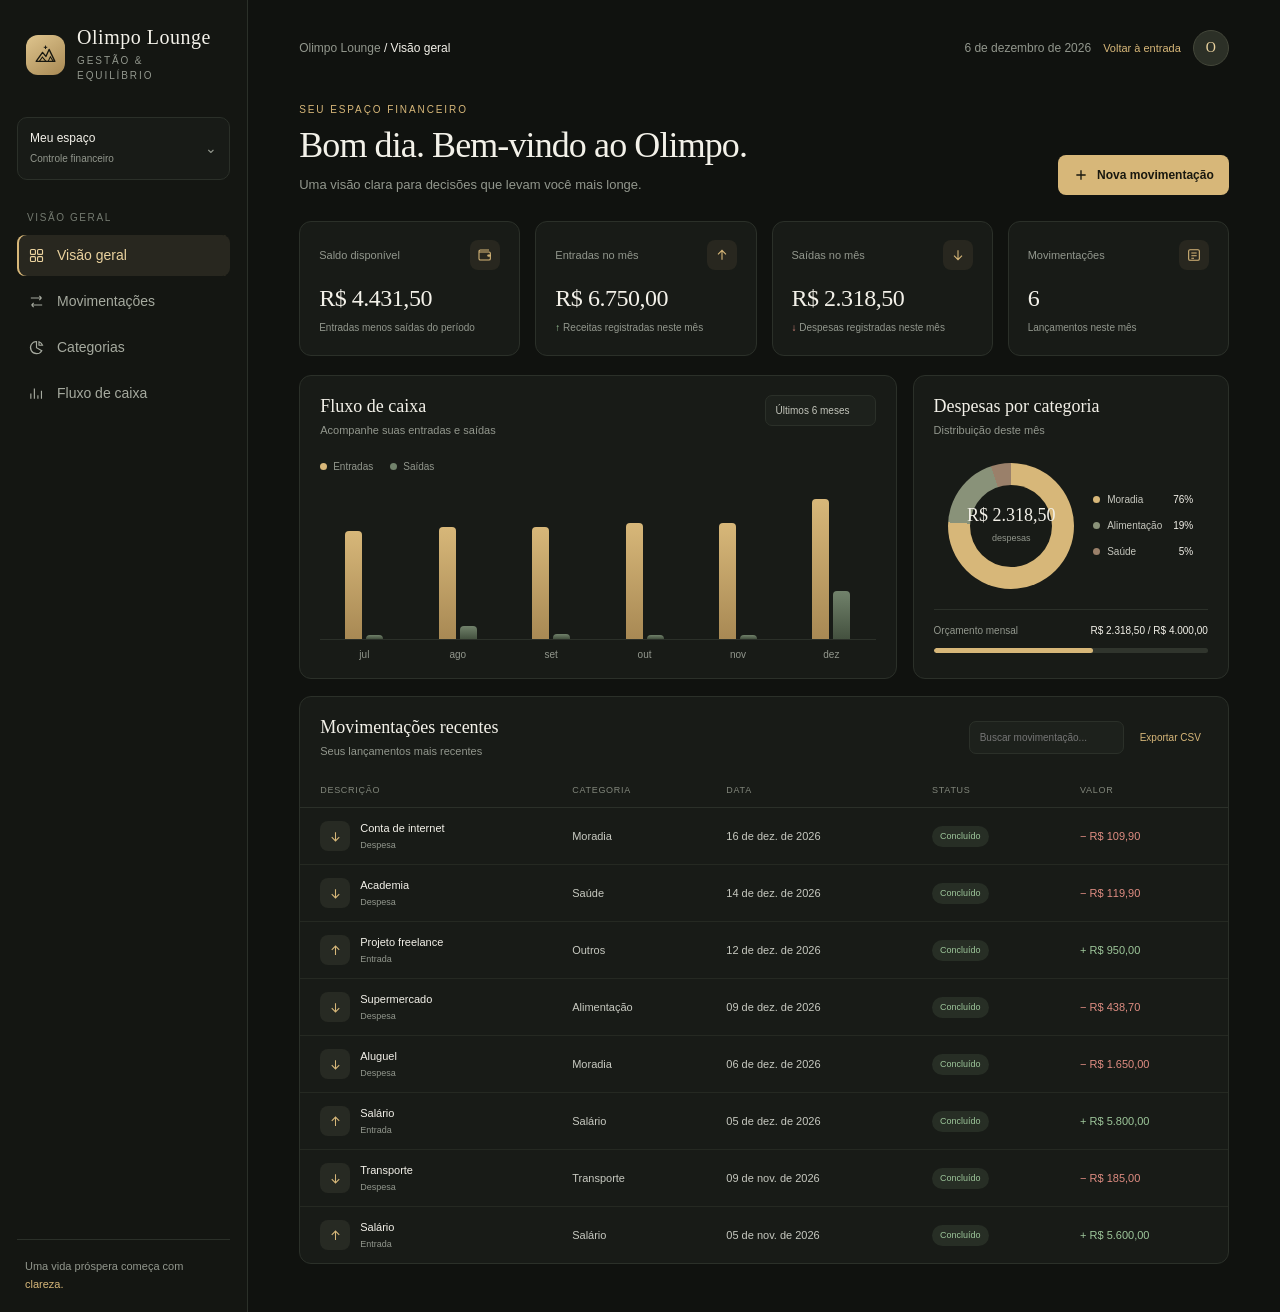
==== dashboard.html @ b4a3a24d "Add branded demo login and publish site Co-authored-by: Copilot <223556219+Copilot@users.noreply.git" ====
<!DOCTYPE html>
<html lang="pt-BR">
<head>
  <meta charset="UTF-8">
  <meta name="viewport" content="width=device-width, initial-scale=1.0">
  <meta name="theme-color" content="#10120f">
  <meta name="description" content="Olimpo Lounge — gestão financeira com clareza e equilíbrio.">
  <title>Olimpo Lounge — Gestão financeira</title>
  <style>
    :root {
      color-scheme: dark;
      --bg: #10120f;
      --panel: #181b17;
      --panel-soft: #1d211c;
      --line: #2b3029;
      --text: #f3f1e9;
      --muted: #92978d;
      --gold: #d7b779;
      --gold-bright: #ead29e;
      --green: #9dc69a;
      --red: #df8d82;
      --serif: Georgia, "Times New Roman", serif;
    }

    * { box-sizing: border-box; }

    body {
      margin: 0;
      background: var(--bg);
      color: var(--text);
      font: 14px/1.5 "Segoe UI", Arial, sans-serif;
      min-height: 100vh;
    }

    button, input, select { font: inherit; }
    button { color: inherit; }
    .app { display: flex; min-height: 100vh; }

    .sidebar {
      background: #141612;
      border-right: 1px solid var(--line);
      display: flex;
      flex: 0 0 248px;
      flex-direction: column;
      padding: 27px 17px 19px;
    }

    .brand { align-items: center; display: flex; gap: 12px; padding: 0 9px; }
    .brand-mark {
      align-items: center;
      background: linear-gradient(145deg, #dfc58e, #a88954);
      border-radius: 12px;
      color: #171710;
      display: flex;
      height: 40px;
      justify-content: center;
      width: 40px;
    }
    .brand-name { font: 20px/1.05 var(--serif); letter-spacing: .025em; }
    .brand-sub { color: var(--muted); font-size: 10px; letter-spacing: .19em; margin-top: 5px; text-transform: uppercase; }
    .workspace {
      align-items: center;
      background: var(--panel);
      border: 1px solid var(--line);
      border-radius: 10px;
      color: var(--muted);
      display: flex;
      justify-content: space-between;
      margin: 34px 0 30px;
      padding: 11px 12px;
    }
    .workspace strong { color: var(--text); display: block; font-size: 12px; font-weight: 500; }
    .workspace small { font-size: 10px; }
    .nav-label { color: #747a70; font-size: 10px; letter-spacing: .16em; margin: 0 10px 10px; text-transform: uppercase; }
    .nav { display: grid; gap: 5px; }
    .nav a {
      align-items: center;
      border-radius: 8px;
      color: #a6aa9f;
      display: flex;
      gap: 12px;
      padding: 10px 11px;
      text-decoration: none;
      transition: background .2s, color .2s;
    }
    .nav a:hover, .nav a.active { background: #28271f; color: var(--gold-bright); }
    .nav a.active { box-shadow: inset 2px 0 var(--gold); }
    .nav svg { height: 17px; width: 17px; }
    .sidebar-bottom { margin-top: auto; }
    .side-note { border-top: 1px solid var(--line); color: var(--muted); font-size: 11px; line-height: 1.65; padding: 17px 8px 0; }
    .side-note span { color: var(--gold); }

    main { flex: 1; min-width: 0; padding: 30px clamp(22px, 4vw, 58px) 48px; }
    .topbar { align-items: center; display: flex; justify-content: space-between; margin-bottom: 36px; }
    .breadcrumb { color: var(--muted); font-size: 12px; }
    .breadcrumb span { color: var(--text); }
    .top-actions { align-items: center; display: flex; gap: 12px; }
    .today { color: var(--muted); font-size: 12px; }
    .logout { color: var(--gold); font-size: 11px; text-decoration: none; }
    .logout:hover { color: var(--gold-bright); text-decoration: underline; }
    .avatar {
      align-items: center;
      background: #2c3027;
      border: 1px solid #44473a;
      border-radius: 50%;
      color: var(--gold-bright);
      display: flex;
      font: 14px var(--serif);
      height: 36px;
      justify-content: center;
      width: 36px;
    }
    .welcome { align-items: end; display: flex; justify-content: space-between; margin-bottom: 26px; }
    .eyebrow { color: var(--gold); font-size: 10px; letter-spacing: .19em; margin-bottom: 8px; text-transform: uppercase; }
    h1 { font: 400 clamp(27px, 3vw, 36px)/1.15 var(--serif); letter-spacing: -.025em; margin: 0; }
    .welcome p { color: var(--muted); font-size: 13px; margin: 9px 0 0; }
    .primary-btn {
      align-items: center;
      background: var(--gold);
      border: 0;
      border-radius: 8px;
      color: #19180f;
      cursor: pointer;
      display: inline-flex;
      font-size: 12px;
      font-weight: 600;
      gap: 8px;
      padding: 11px 15px;
      transition: background .2s, transform .2s;
    }
    .primary-btn:hover { background: var(--gold-bright); transform: translateY(-1px); }
    .primary-btn svg { height: 16px; width: 16px; }

    .metrics { display: grid; gap: 15px; grid-template-columns: repeat(4, minmax(0, 1fr)); margin-bottom: 19px; }
    .card { background: var(--panel); border: 1px solid var(--line); border-radius: 12px; }
    .metric { min-height: 135px; padding: 18px 19px; }
    .metric-top { align-items: center; color: var(--muted); display: flex; font-size: 11px; justify-content: space-between; }
    .metric-icon { align-items: center; background: #28271f; border-radius: 8px; color: var(--gold); display: flex; height: 30px; justify-content: center; width: 30px; }
    .metric-icon svg { height: 16px; width: 16px; }
    .metric-value { font: 24px/1.2 var(--serif); letter-spacing: -.02em; margin-top: 14px; }
    .metric-foot { color: var(--muted); font-size: 10px; margin-top: 7px; }
    .positive { color: var(--green); }
    .negative { color: var(--red); }

    .overview-grid { display: grid; gap: 16px; grid-template-columns: minmax(0, 1.7fr) minmax(255px, .9fr); margin-bottom: 17px; }
    .section-card { padding: 19px 20px 17px; }
    .section-heading { align-items: start; display: flex; justify-content: space-between; }
    h2 { font: 18px/1.25 var(--serif); margin: 0; }
    .section-caption { color: var(--muted); font-size: 11px; margin-top: 5px; }
    .select {
      appearance: none;
      background: var(--panel-soft);
      border: 1px solid var(--line);
      border-radius: 7px;
      color: #c4c6bc;
      cursor: pointer;
      font-size: 10px;
      padding: 7px 25px 7px 10px;
    }
    .chart-legend { color: var(--muted); display: flex; font-size: 10px; gap: 17px; margin-top: 20px; }
    .legend-item { align-items: center; display: flex; gap: 6px; }
    .legend-dot { border-radius: 50%; height: 7px; width: 7px; }
    .chart { align-items: end; border-bottom: 1px solid var(--line); display: grid; gap: 13px; grid-template-columns: repeat(6, minmax(0, 1fr)); height: 158px; margin-top: 8px; padding: 17px 4px 0; }
    .bar-group { align-items: end; display: flex; gap: 4px; height: 100%; justify-content: center; position: relative; }
    .bar { border-radius: 4px 4px 0 0; min-height: 4px; transition: height .35s ease; width: min(17px, 34%); }
    .bar.income { background: linear-gradient(#d7b779, #a88954); }
    .bar.expense { background: linear-gradient(#71826b, #44513f); }
    .month-label { bottom: -23px; color: var(--muted); font-size: 10px; position: absolute; white-space: nowrap; }
    .chart-wrap { padding-bottom: 21px; }

    .breakdown { align-items: center; display: flex; gap: 19px; justify-content: center; padding: 24px 0 20px; }
    .donut { align-items: center; background: conic-gradient(var(--gold) 0 36%, #899279 36% 61%, #9a806a 61% 78%, #505a4c 78% 91%, #383d35 91% 100%); border-radius: 50%; display: flex; height: 126px; justify-content: center; position: relative; width: 126px; }
    .donut::after { background: var(--panel); border-radius: 50%; content: ""; height: 82px; position: absolute; width: 82px; }
    .donut-label { position: relative; text-align: center; z-index: 1; }
    .donut-label strong { display: block; font: 18px var(--serif); }
    .donut-label span { color: var(--muted); font-size: 9px; }
    .category-list { display: grid; gap: 11px; min-width: 100px; }
    .category-row { align-items: center; color: #c5c6bd; display: grid; font-size: 10px; gap: 7px; grid-template-columns: 7px 1fr auto; }
    .category-row strong { color: var(--text); font-weight: 500; }
    .category-dot { border-radius: 50%; height: 7px; width: 7px; }
    .budget { border-top: 1px solid var(--line); padding-top: 13px; }
    .budget-top { color: var(--muted); display: flex; font-size: 10px; justify-content: space-between; }
    .budget-top strong { color: var(--text); font-weight: 500; }
    .progress { background: #30352d; border-radius: 8px; height: 5px; margin-top: 10px; overflow: hidden; }
    .progress span { background: var(--gold); border-radius: inherit; display: block; height: 100%; transition: width .3s; width: 64%; }

    .transactions { overflow: hidden; }
    .transactions .section-heading { align-items: center; padding: 19px 20px 14px; }
    .table-tools { align-items: center; display: flex; gap: 9px; }
    .search {
      background: var(--panel-soft);
      border: 1px solid var(--line);
      border-radius: 7px;
      color: var(--text);
      font-size: 10px;
      outline: none;
      padding: 8px 10px;
      width: 155px;
    }
    .search:focus, .select:focus, input:focus, select:focus { border-color: #9e8555; outline: 2px solid #9e855533; }
    .text-btn { background: none; border: 0; color: var(--gold); cursor: pointer; font-size: 10px; padding: 7px; }
    .table-scroll { overflow-x: auto; }
    table { border-collapse: collapse; min-width: 570px; text-align: left; width: 100%; }
    th { border-bottom: 1px solid var(--line); color: #81867b; font-size: 9px; font-weight: 500; letter-spacing: .08em; padding: 10px 20px; text-transform: uppercase; }
    td { border-bottom: 1px solid #252922; color: #c7c9c0; font-size: 11px; padding: 12px 20px; }
    tr:last-child td { border-bottom: 0; }
    .transaction-name { align-items: center; color: var(--text); display: flex; gap: 10px; }
    .transaction-icon { align-items: center; background: #272a23; border-radius: 8px; color: var(--gold); display: flex; height: 30px; justify-content: center; width: 30px; }
    .transaction-icon svg { height: 15px; width: 15px; }
    .transaction-name small { color: var(--muted); display: block; font-size: 9px; margin-top: 2px; }
    .amount { font-variant-numeric: tabular-nums; white-space: nowrap; }
    .status { background: #272e25; border-radius: 20px; color: var(--green); display: inline-block; font-size: 9px; padding: 4px 8px; }
    .empty { color: var(--muted); padding: 25px; text-align: center; }
    .toast { background: #242a21; border: 1px solid #454e3d; border-radius: 9px; bottom: 20px; color: var(--text); opacity: 0; padding: 12px 16px; pointer-events: none; position: fixed; right: 20px; transform: translateY(8px); transition: .2s; z-index: 5; }
    .toast.show { opacity: 1; transform: translateY(0); }

    dialog { background: #1a1d18; border: 1px solid #3a3e34; border-radius: 14px; color: var(--text); max-width: 430px; padding: 0; width: calc(100% - 32px); }
    dialog::backdrop { backdrop-filter: blur(3px); background: #080a08bb; }
    .dialog-inner { padding: 23px; }
    .dialog-heading { align-items: start; display: flex; justify-content: space-between; margin-bottom: 20px; }
    .dialog-heading p { color: var(--muted); font-size: 11px; margin: 5px 0 0; }
    .close-btn { background: transparent; border: 1px solid var(--line); border-radius: 7px; color: var(--muted); cursor: pointer; height: 29px; width: 29px; }
    .form-grid { display: grid; gap: 14px; grid-template-columns: 1fr 1fr; }
    .field { display: grid; gap: 6px; }
    .field.full { grid-column: 1/-1; }
    .field label { color: #b6baaf; font-size: 10px; }
    .field input, .field select { background: #11130f; border: 1px solid #353a32; border-radius: 7px; color: var(--text); min-width: 0; padding: 10px; }
    .field input::placeholder { color: #70756c; }
    .form-actions { display: flex; justify-content: flex-end; margin-top: 20px; }

    @media (max-width: 1000px) {
      .sidebar { flex-basis: 210px; }
      .metrics { grid-template-columns: repeat(2, minmax(0, 1fr)); }
      .overview-grid { grid-template-columns: minmax(0, 1.35fr) minmax(235px, 1fr); }
    }
    @media (max-width: 720px) {
      .sidebar { flex-basis: 65px; padding: 21px 9px 14px; }
      .brand { justify-content: center; padding: 0; }
      .brand-copy, .workspace, .nav-label, .nav a span, .side-note { display: none; }
      .nav { margin-top: 34px; }
      .nav a { justify-content: center; padding: 12px 8px; }
      .nav svg { height: 19px; width: 19px; }
      main { padding: 23px 17px 35px; }
      .today { display: none; }
      .overview-grid { grid-template-columns: 1fr; }
      .breakdown { justify-content: flex-start; }
    }
    @media (max-width: 480px) {
      .metrics { gap: 9px; }
      .metric { min-height: 119px; padding: 13px; }
      .metric-value { font-size: 20px; }
      .metric-top { font-size: 10px; }
      .welcome { align-items: start; flex-direction: column; gap: 16px; }
      .welcome .primary-btn { align-self: stretch; justify-content: center; }
      .topbar { margin-bottom: 26px; }
      .chart { gap: 5px; }
      .section-card { padding-left: 14px; padding-right: 14px; }
      .transactions .section-heading { align-items: start; flex-direction: column; gap: 12px; padding-left: 14px; padding-right: 14px; }
      .table-tools { width: 100%; }
      .search { flex: 1; }
    }
  </style>
</head>
<body>
  <div class="app">
    <aside class="sidebar">
      <div class="brand">
        <div class="brand-mark" aria-hidden="true">
          <svg width="25" height="25" viewBox="0 0 32 32" fill="none">
            <path d="M4 23.5 12.2 12l4.3 5.2 4.1-9L28 23.5H4Z" stroke="currentColor" stroke-width="1.7" stroke-linejoin="round"/>
            <path d="M8.2 23.5 12 18l4.6 5.5m2.8 0 2.8-5.8 3.7 5.8" stroke="currentColor" stroke-width="1.3" stroke-linecap="round"/>
            <path d="M16 3.8v3.4m-1.7-1.7h3.4" stroke="currentColor" stroke-width="1.2" stroke-linecap="round"/>
          </svg>
        </div>
        <div class="brand-copy">
          <div class="brand-name">Olimpo Lounge</div>
          <div class="brand-sub">Gestão & equilíbrio</div>
        </div>
      </div>

      <div class="workspace">
        <div><strong>Meu espaço</strong><small>Controle financeiro</small></div>
        <span aria-hidden="true">⌄</span>
      </div>

      <div class="nav-label">Visão geral</div>
      <nav class="nav" aria-label="Navegação principal">
        <a class="active" href="#inicio"><svg viewBox="0 0 24 24" fill="none" stroke="currentColor" stroke-width="1.6"><rect x="3.5" y="3.5" width="7" height="7" rx="1.5"/><rect x="13.5" y="3.5" width="7" height="7" rx="1.5"/><rect x="3.5" y="13.5" width="7" height="7" rx="1.5"/><rect x="13.5" y="13.5" width="7" height="7" rx="1.5"/></svg><span>Visão geral</span></a>
        <a href="#movimentacoes"><svg viewBox="0 0 24 24" fill="none" stroke="currentColor" stroke-width="1.6"><path d="M4 7h15m0 0-3-3m3 3-3 3M20 17H5m0 0 3-3m-3 3 3 3"/></svg><span>Movimentações</span></a>
        <a href="#categorias"><svg viewBox="0 0 24 24" fill="none" stroke="currentColor" stroke-width="1.6"><path d="M12 3.5v8.7l7.5 4.3A8.6 8.6 0 1 1 12 3.5Z"/><path d="M15.5 3.9a8.6 8.6 0 0 1 5 5h-5v-5Z"/></svg><span>Categorias</span></a>
        <a href="#fluxo"><svg viewBox="0 0 24 24" fill="none" stroke="currentColor" stroke-width="1.6"><path d="M4 19.5V12m5 7.5V5m5 14.5v-5m5 5V8"/></svg><span>Fluxo de caixa</span></a>
      </nav>
      <div class="sidebar-bottom">
        <div class="side-note">Uma vida próspera começa com <span>clareza.</span></div>
      </div>
    </aside>

    <main id="inicio">
      <header class="topbar">
        <div class="breadcrumb">Olimpo Lounge <span> / Visão geral</span></div>
        <div class="top-actions">
          <span class="today" id="today"></span>
          <a class="logout" href="index.html">Voltar à entrada</a>
          <div class="avatar" aria-label="Perfil">O</div>
        </div>
      </header>

      <section class="welcome">
        <div>
          <div class="eyebrow">Seu espaço financeiro</div>
          <h1>Bom dia. Bem-vindo ao Olimpo.</h1>
          <p>Uma visão clara para decisões que levam você mais longe.</p>
        </div>
        <button class="primary-btn" id="openDialog" type="button">
          <svg viewBox="0 0 24 24" fill="none" stroke="currentColor" stroke-width="2"><path d="M12 5v14M5 12h14"/></svg>
          Nova movimentação
        </button>
      </section>

      <section class="metrics" aria-label="Resumo financeiro">
        <article class="card metric">
          <div class="metric-top">Saldo disponível <span class="metric-icon"><svg viewBox="0 0 24 24" fill="none" stroke="currentColor" stroke-width="1.6"><path d="M3 7.5h15a2 2 0 0 1 2 2v8a2 2 0 0 1-2 2H5a2 2 0 0 1-2-2v-11a2 2 0 0 1 2-2h13"/><path d="M16 12h4m-4 0a2 2 0 1 0 4 0"/></svg></span></div>
          <div class="metric-value" id="balance">R$ 0,00</div>
          <div class="metric-foot">Entradas menos saídas do período</div>
        </article>
        <article class="card metric">
          <div class="metric-top">Entradas no mês <span class="metric-icon"><svg viewBox="0 0 24 24" fill="none" stroke="currentColor" stroke-width="1.6"><path d="M12 19V5m-6 6 6-6 6 6"/></svg></span></div>
          <div class="metric-value" id="income">R$ 0,00</div>
          <div class="metric-foot"><span class="positive">↑</span> Receitas registradas neste mês</div>
        </article>
        <article class="card metric">
          <div class="metric-top">Saídas no mês <span class="metric-icon"><svg viewBox="0 0 24 24" fill="none" stroke="currentColor" stroke-width="1.6"><path d="M12 5v14m6-6-6 6-6-6"/></svg></span></div>
          <div class="metric-value" id="expenses">R$ 0,00</div>
          <div class="metric-foot"><span class="negative">↓</span> Despesas registradas neste mês</div>
        </article>
        <article class="card metric">
          <div class="metric-top">Movimentações <span class="metric-icon"><svg viewBox="0 0 24 24" fill="none" stroke="currentColor" stroke-width="1.6"><rect x="4" y="4" width="16" height="16" rx="2"/><path d="M8 9h8M8 13h8m-8 4h4"/></svg></span></div>
          <div class="metric-value" id="count">0</div>
          <div class="metric-foot">Lançamentos neste mês</div>
        </article>
      </section>

      <section class="overview-grid">
        <article class="card section-card" id="fluxo">
          <div class="section-heading">
            <div><h2>Fluxo de caixa</h2><div class="section-caption">Acompanhe suas entradas e saídas</div></div>
            <select class="select" id="chartPeriod" aria-label="Período do gráfico">
              <option value="6">Últimos 6 meses</option>
              <option value="3">Últimos 3 meses</option>
            </select>
          </div>
          <div class="chart-legend">
            <span class="legend-item"><i class="legend-dot" style="background:var(--gold)"></i>Entradas</span>
            <span class="legend-item"><i class="legend-dot" style="background:#71826b"></i>Saídas</span>
          </div>
          <div class="chart-wrap"><div class="chart" id="chart" aria-label="Gráfico de entradas e saídas dos últimos meses"></div></div>
        </article>

        <article class="card section-card" id="categorias">
          <div class="section-heading">
            <div><h2>Despesas por categoria</h2><div class="section-caption">Distribuição deste mês</div></div>
          </div>
          <div class="breakdown">
            <div class="donut" id="donut" role="img" aria-label="Distribuição das despesas">
              <div class="donut-label"><strong id="categoryTotal">R$ 0</strong><span>despesas</span></div>
            </div>
            <div class="category-list" id="categoryList"></div>
          </div>
          <div class="budget">
            <div class="budget-top"><span>Orçamento mensal</span><strong id="budgetText">—</strong></div>
            <div class="progress"><span id="budgetProgress"></span></div>
          </div>
        </article>
      </section>

      <section class="card transactions" id="movimentacoes">
        <div class="section-heading">
          <div><h2>Movimentações recentes</h2><div class="section-caption">Seus lançamentos mais recentes</div></div>
          <div class="table-tools">
            <input id="search" class="search" type="search" placeholder="Buscar movimentação..." aria-label="Buscar movimentação">
            <button class="text-btn" id="exportCsv" type="button">Exportar CSV</button>
          </div>
        </div>
        <div class="table-scroll">
          <table>
            <thead><tr><th>Descrição</th><th>Categoria</th><th>Data</th><th>Status</th><th>Valor</th></tr></thead>
            <tbody id="transactionRows"></tbody>
          </table>
          <div class="empty" id="emptyState" hidden>Nenhuma movimentação encontrada.</div>
        </div>
      </section>
    </main>
  </div>

  <dialog id="transactionDialog">
    <form class="dialog-inner" id="transactionForm">
      <div class="dialog-heading">
        <div><h2>Nova movimentação</h2><p>Registre uma entrada ou uma despesa.</p></div>
        <button class="close-btn" id="closeDialog" type="button" aria-label="Fechar">×</button>
      </div>
      <div class="form-grid">
        <div class="field full"><label for="description">Descrição</label><input id="description" name="description" placeholder="Ex.: Conta de energia" maxlength="60" required></div>
        <div class="field"><label for="type">Tipo</label><select id="type" name="type"><option value="expense">Despesa</option><option value="income">Entrada</option></select></div>
        <div class="field"><label for="amount">Valor (R$)</label><input id="amount" name="amount" type="number" min="0.01" step="0.01" placeholder="0,00" required></div>
        <div class="field"><label for="category">Categoria</label><select id="category" name="category"></select></div>
        <div class="field"><label for="date">Data</label><input id="date" name="date" type="date" required></div>
      </div>
      <div class="form-actions"><button class="primary-btn" type="submit">Salvar movimentação</button></div>
    </form>
  </dialog>
  <div class="toast" id="toast" role="status" aria-live="polite"></div>

  <script>
    (() => {
      const STORAGE_KEY = "olimpo-lounge-transactions-v1";
      const categories = ["Moradia", "Alimentação", "Transporte", "Lazer", "Saúde", "Salário", "Outros"];
      const colors = ["#d7b779", "#899279", "#9a806a", "#505a4c", "#383d35"];
      const money = new Intl.NumberFormat("pt-BR", { style: "currency", currency: "BRL" });
      const monthFormat = new Intl.DateTimeFormat("pt-BR", { month: "short" });
      const dateFormat = new Intl.DateTimeFormat("pt-BR", { day: "2-digit", month: "short", year: "numeric" });
      const today = new Date();
      const localDate = (date) => {
        const year = date.getFullYear();
        const month = String(date.getMonth() + 1).padStart(2, "0");
        const day = String(date.getDate()).padStart(2, "0");
        return `${year}-${month}-${day}`;
      };
      const makeDate = (offset, day) => {
        const date = new Date(today.getFullYear(), today.getMonth() + offset, 1);
        date.setDate(Math.min(day, new Date(date.getFullYear(), date.getMonth() + 1, 0).getDate()));
        return localDate(date);
      };
      const seedTransactions = () => [
        { id: "demo-1", description: "Salário", category: "Salário", type: "income", amount: 5800, date: makeDate(0, 5) },
        { id: "demo-2", description: "Aluguel", category: "Moradia", type: "expense", amount: 1650, date: makeDate(0, 6) },
        { id: "demo-3", description: "Supermercado", category: "Alimentação", type: "expense", amount: 438.7, date: makeDate(0, 9) },
        { id: "demo-4", description: "Projeto freelance", category: "Outros", type: "income", amount: 950, date: makeDate(0, 12) },
        { id: "demo-5", description: "Academia", category: "Saúde", type: "expense", amount: 119.9, date: makeDate(0, 14) },
        { id: "demo-6", description: "Conta de internet", category: "Moradia", type: "expense", amount: 109.9, date: makeDate(0, 16) },
        { id: "demo-7", description: "Transporte", category: "Transporte", type: "expense", amount: 185, date: makeDate(-1, 9) },
        { id: "demo-8", description: "Salário", category: "Salário", type: "income", amount: 5600, date: makeDate(-1, 5) },
        { id: "demo-9", description: "Cinema e jantar", category: "Lazer", type: "expense", amount: 145, date: makeDate(-2, 13) },
        { id: "demo-10", description: "Salário", category: "Salário", type: "income", amount: 5600, date: makeDate(-2, 5) },
        { id: "demo-11", description: "Consulta", category: "Saúde", type: "expense", amount: 220, date: makeDate(-3, 17) },
        { id: "demo-12", description: "Salário", category: "Salário", type: "income", amount: 5400, date: makeDate(-3, 5) },
        { id: "demo-13", description: "Mercado", category: "Alimentação", type: "expense", amount: 620, date: makeDate(-4, 12) },
        { id: "demo-14", description: "Salário", category: "Salário", type: "income", amount: 5400, date: makeDate(-4, 5) },
        { id: "demo-15", description: "Conta de luz", category: "Moradia", type: "expense", amount: 178, date: makeDate(-5, 15) },
        { id: "demo-16", description: "Salário", category: "Salário", type: "income", amount: 5200, date: makeDate(-5, 5) }
      ];
      const loadTransactions = () => {
        try {
          const stored = localStorage.getItem(STORAGE_KEY);
          if (stored === null) return seedTransactions();
          const parsed = JSON.parse(stored);
          if (!Array.isArray(parsed) || parsed.some((item) =>
            !item || typeof item.description !== "string" ||
            !Number.isFinite(item.amount) || !["income", "expense"].includes(item.type) ||
            typeof item.date !== "string" || typeof item.category !== "string"
          )) throw new Error("Os dados salvos não estão no formato esperado.");
          return parsed;
        } catch (error) {
          console.error("Não foi possível carregar as movimentações salvas.", error);
          showToast("Não foi possível ler os dados salvos. Verifique o armazenamento do navegador.");
          return seedTransactions();
        }
      };

      let transactions = loadTransactions();
      const isThisMonth = (transaction) => {
        const date = new Date(`${transaction.date}T12:00:00`);
        return date.getFullYear() === today.getFullYear() && date.getMonth() === today.getMonth();
      };
      const formatDate = (value) => dateFormat.format(new Date(`${value}T12:00:00`));
      const byNewest = (a, b) => b.date.localeCompare(a.date);

      function showToast(message) {
        const toast = document.getElementById("toast");
        toast.textContent = message;
        toast.classList.add("show");
        window.clearTimeout(showToast.timeout);
        showToast.timeout = window.setTimeout(() => toast.classList.remove("show"), 2800);
      }

      function saveTransactions() {
        try {
          localStorage.setItem(STORAGE_KEY, JSON.stringify(transactions));
        } catch (error) {
          console.error("Não foi possível salvar as movimentações.", error);
          showToast("Não foi possível salvar. Verifique o espaço disponível no navegador.");
        }
      }

      function renderMetrics() {
        const thisMonth = transactions.filter(isThisMonth);
        const income = thisMonth.filter((item) => item.type === "income").reduce((sum, item) => sum + item.amount, 0);
        const expenses = thisMonth.filter((item) => item.type === "expense").reduce((sum, item) => sum + item.amount, 0);
        document.getElementById("balance").textContent = money.format(income - expenses);
        document.getElementById("income").textContent = money.format(income);
        document.getElementById("expenses").textContent = money.format(expenses);
        document.getElementById("count").textContent = thisMonth.length;
      }

      function renderChart() {
        const count = Number(document.getElementById("chartPeriod").value);
        const months = Array.from({ length: count }, (_, index) => {
          const date = new Date(today.getFullYear(), today.getMonth() - (count - index - 1), 1);
          return { year: date.getFullYear(), month: date.getMonth(), label: monthFormat.format(date).replace(".", "") };
        });
        const totals = months.map((month) => {
          const list = transactions.filter((item) => {
            const date = new Date(`${item.date}T12:00:00`);
            return date.getFullYear() === month.year && date.getMonth() === month.month;
          });
          return {
            income: list.filter((item) => item.type === "income").reduce((sum, item) => sum + item.amount, 0),
            expense: list.filter((item) => item.type === "expense").reduce((sum, item) => sum + item.amount, 0)
          };
        });
        const max = Math.max(1, ...totals.flatMap((item) => [item.income, item.expense]));
        document.getElementById("chart").innerHTML = months.map((month, index) => {
          const incomeHeight = Math.max(3, totals[index].income / max * 100);
          const expenseHeight = Math.max(3, totals[index].expense / max * 100);
          return `<div class="bar-group" aria-label="${month.label}: entradas ${money.format(totals[index].income)}, saídas ${money.format(totals[index].expense)}"><i class="bar income" style="height:${incomeHeight}%"></i><i class="bar expense" style="height:${expenseHeight}%"></i><span class="month-label">${month.label}</span></div>`;
        }).join("");
      }

      function renderCategories() {
        const expenses = transactions.filter((item) => item.type === "expense" && isThisMonth(item));
        const totals = categories.map((category) => ({
          category,
          amount: expenses.filter((item) => item.category === category).reduce((sum, item) => sum + item.amount, 0)
        })).filter((item) => item.amount > 0).sort((a, b) => b.amount - a.amount);
        const total = totals.reduce((sum, item) => sum + item.amount, 0);
        document.getElementById("categoryTotal").textContent = money.format(total).replace(",00", "");
        const donut = document.getElementById("donut");
        if (total === 0) {
          donut.style.background = "conic-gradient(#383d35 0 100%)";
        } else {
          let current = 0;
          const segments = totals.slice(0, 5).map((item, index) => {
            const start = current;
            current += item.amount / total * 100;
            return `${colors[index]} ${start}% ${current}%`;
          });
          donut.style.background = `conic-gradient(${segments.join(", ")})`;
        }
        document.getElementById("categoryList").innerHTML = totals.length
          ? totals.slice(0, 5).map((item, index) => `<div class="category-row"><i class="category-dot" style="background:${colors[index]}"></i><span>${item.category}</span><strong>${Math.round(item.amount / total * 100)}%</strong></div>`).join("")
          : '<div class="category-row">Sem despesas</div>';
        const budget = 4000;
        const percent = total / budget * 100;
        document.getElementById("budgetText").textContent = `${money.format(total)} / ${money.format(budget)}`;
        document.getElementById("budgetProgress").style.width = `${Math.min(100, percent)}%`;
        document.getElementById("budgetProgress").style.background = percent > 100 ? "var(--red)" : "var(--gold)";
      }

      function renderTransactions() {
        const query = document.getElementById("search").value.trim().toLocaleLowerCase("pt-BR");
        const matches = [...transactions].sort(byNewest).filter((item) =>
          `${item.description} ${item.category}`.toLocaleLowerCase("pt-BR").includes(query)
        );
        document.getElementById("transactionRows").innerHTML = matches.slice(0, 8).map((item) => {
          const isIncome = item.type === "income";
          return `<tr>
            <td><div class="transaction-name"><span class="transaction-icon">${isIncome ? '<svg viewBox="0 0 24 24" fill="none" stroke="currentColor" stroke-width="1.7"><path d="M12 19V5m-6 6 6-6 6 6"/></svg>' : '<svg viewBox="0 0 24 24" fill="none" stroke="currentColor" stroke-width="1.7"><path d="M12 5v14m6-6-6 6-6-6"/></svg>'}</span><span>${escapeHtml(item.description)}<small>${isIncome ? "Entrada" : "Despesa"}</small></span></div></td>
            <td>${escapeHtml(item.category)}</td>
            <td>${formatDate(item.date)}</td>
            <td><span class="status">Concluído</span></td>
            <td class="amount ${isIncome ? "positive" : "negative"}">${isIncome ? "+" : "−"} ${money.format(item.amount)}</td>
          </tr>`;
        }).join("");
        document.getElementById("emptyState").hidden = matches.length > 0;
      }

      function escapeHtml(value) {
        return value.replace(/[&<>"']/g, (character) => ({
          "&": "&amp;", "<": "&lt;", ">": "&gt;", '"': "&quot;", "'": "&#39;"
        })[character]);
      }

      function render() {
        renderMetrics();
        renderChart();
        renderCategories();
        renderTransactions();
      }

      document.getElementById("today").textContent = new Intl.DateTimeFormat("pt-BR", { day: "numeric", month: "long", year: "numeric" }).format(today);
      const categorySelect = document.getElementById("category");
      categorySelect.innerHTML = categories.map((category) => `<option>${category}</option>`).join("");
      document.getElementById("date").value = localDate(today);
      const dialog = document.getElementById("transactionDialog");
      document.getElementById("openDialog").addEventListener("click", () => dialog.showModal());
      document.getElementById("closeDialog").addEventListener("click", () => dialog.close());
      dialog.addEventListener("click", (event) => {
        if (event.target === dialog) dialog.close();
      });
      document.getElementById("transactionForm").addEventListener("submit", (event) => {
        event.preventDefault();
        const form = new FormData(event.currentTarget);
        const amount = Number(form.get("amount"));
        if (!Number.isFinite(amount) || amount <= 0) {
          showToast("Informe um valor maior que zero.");
          return;
        }
        transactions.push({
          id: window.crypto && crypto.randomUUID ? crypto.randomUUID() : `${Date.now()}-${Math.random()}`,
          description: String(form.get("description")).trim(),
          type: String(form.get("type")),
          category: String(form.get("category")),
          amount,
          date: String(form.get("date"))
        });
        saveTransactions();
        render();
        event.currentTarget.reset();
        document.getElementById("date").value = localDate(today);
        dialog.close();
        showToast("Movimentação salva com sucesso.");
      });
      document.getElementById("search").addEventListener("input", renderTransactions);
      document.getElementById("chartPeriod").addEventListener("change", renderChart);
      document.getElementById("exportCsv").addEventListener("click", () => {
        const rows = [["Descrição", "Tipo", "Categoria", "Data", "Valor"], ...[...transactions].sort(byNewest).map((item) => [
          item.description, item.type === "income" ? "Entrada" : "Despesa", item.category, item.date, item.amount.toFixed(2).replace(".", ",")
        ])];
        const csv = "\uFEFF" + rows.map((row) => row.map((field) => `"${String(field).replace(/"/g, '""')}"`).join(";")).join("\r\n");
        const url = URL.createObjectURL(new Blob([csv], { type: "text/csv;charset=utf-8" }));
        const link = document.createElement("a");
        link.href = url;
        link.download = "olimpo-lounge-movimentacoes.csv";
        link.click();
        URL.revokeObjectURL(url);
      });
      render();
    })();
  </script>
</body>
</html>
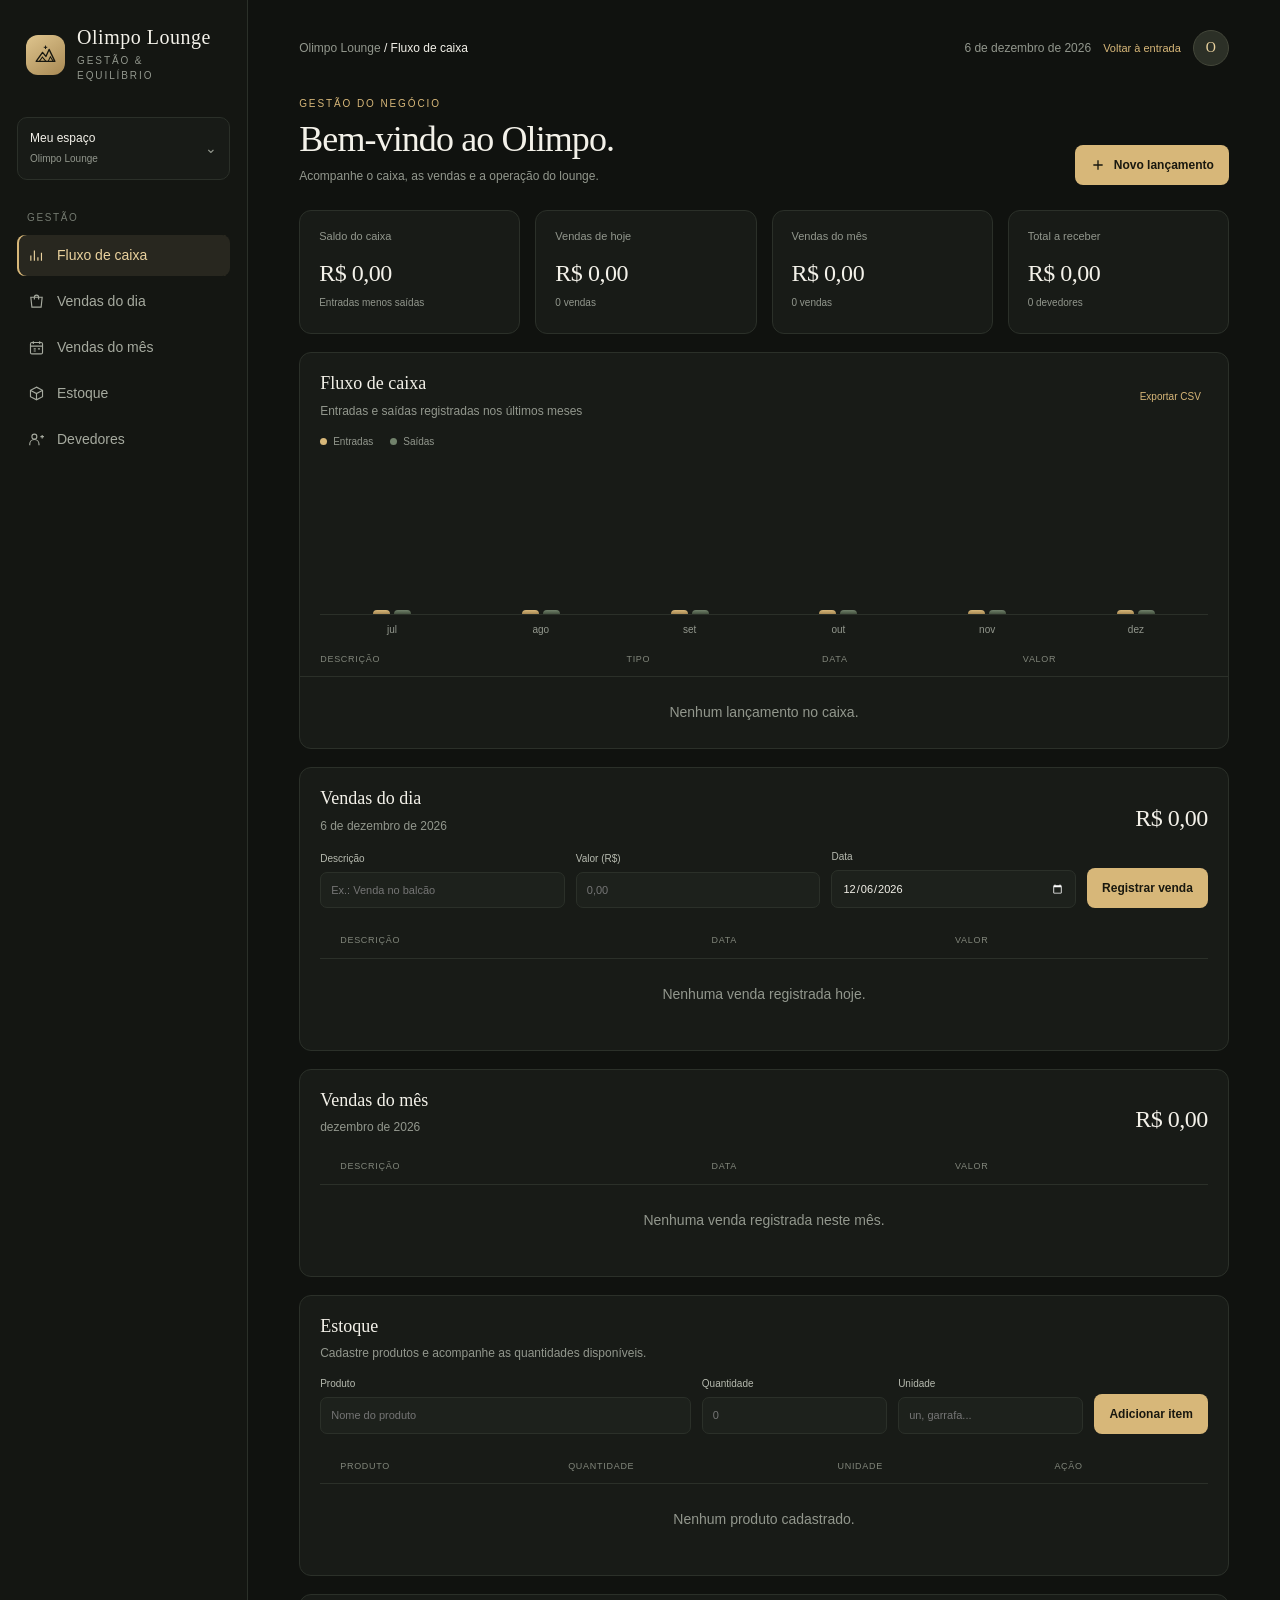
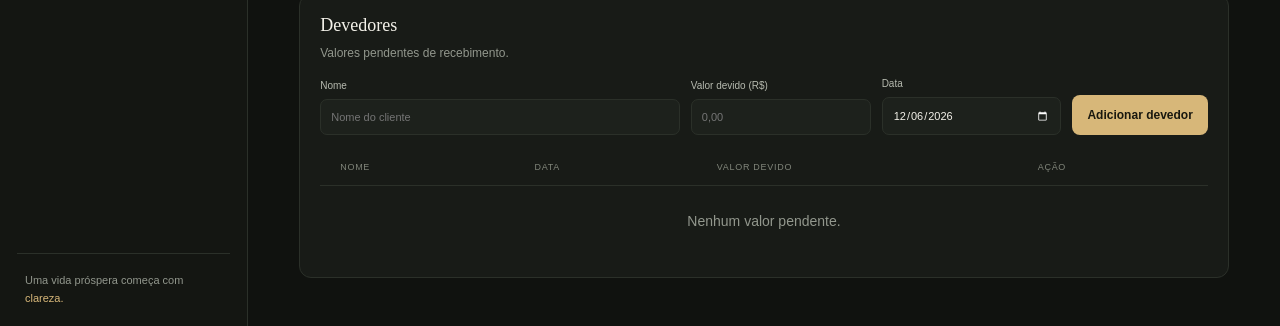
==== commit d9bfd508: "Organiza painel em cinco areas de gestao Co-authored-by: Copilot <223556219+Copilot@users.noreply.gi" ====
--- a/dashboard.html
+++ b/dashboard.html
@@ -4,8 +4,8 @@
   <meta charset="UTF-8">
   <meta name="viewport" content="width=device-width, initial-scale=1.0">
   <meta name="theme-color" content="#10120f">
-  <meta name="description" content="Olimpo Lounge — gestão financeira com clareza e equilíbrio.">
-  <title>Olimpo Lounge — Gestão financeira</title>
+  <meta name="description" content="Olimpo Lounge — fluxo de caixa, vendas, estoque e devedores.">
+  <title>Olimpo Lounge — Gestão</title>
   <style>
     :root {
       color-scheme: dark;
@@ -23,117 +23,52 @@
     }
 
     * { box-sizing: border-box; }
-
-    body {
-      margin: 0;
-      background: var(--bg);
-      color: var(--text);
-      font: 14px/1.5 "Segoe UI", Arial, sans-serif;
-      min-height: 100vh;
-    }
-
+    html { scroll-behavior: smooth; scroll-padding-top: 24px; }
+    body { margin: 0; background: var(--bg); color: var(--text); font: 14px/1.5 "Segoe UI", Arial, sans-serif; min-height: 100vh; }
     button, input, select { font: inherit; }
     button { color: inherit; }
     .app { display: flex; min-height: 100vh; }
-
-    .sidebar {
-      background: #141612;
-      border-right: 1px solid var(--line);
-      display: flex;
-      flex: 0 0 248px;
-      flex-direction: column;
-      padding: 27px 17px 19px;
-    }
-
+    .sidebar { background: #141612; border-right: 1px solid var(--line); display: flex; flex: 0 0 248px; flex-direction: column; padding: 27px 17px 19px; }
     .brand { align-items: center; display: flex; gap: 12px; padding: 0 9px; }
-    .brand-mark {
-      align-items: center;
-      background: linear-gradient(145deg, #dfc58e, #a88954);
-      border-radius: 12px;
-      color: #171710;
-      display: flex;
-      height: 40px;
-      justify-content: center;
-      width: 40px;
-    }
+    .brand-mark { align-items: center; background: linear-gradient(145deg, #dfc58e, #a88954); border-radius: 12px; color: #171710; display: flex; height: 40px; justify-content: center; width: 40px; }
     .brand-name { font: 20px/1.05 var(--serif); letter-spacing: .025em; }
     .brand-sub { color: var(--muted); font-size: 10px; letter-spacing: .19em; margin-top: 5px; text-transform: uppercase; }
-    .workspace {
-      align-items: center;
-      background: var(--panel);
-      border: 1px solid var(--line);
-      border-radius: 10px;
-      color: var(--muted);
-      display: flex;
-      justify-content: space-between;
-      margin: 34px 0 30px;
-      padding: 11px 12px;
-    }
+    .workspace { align-items: center; background: var(--panel); border: 1px solid var(--line); border-radius: 10px; color: var(--muted); display: flex; justify-content: space-between; margin: 34px 0 30px; padding: 11px 12px; }
     .workspace strong { color: var(--text); display: block; font-size: 12px; font-weight: 500; }
     .workspace small { font-size: 10px; }
     .nav-label { color: #747a70; font-size: 10px; letter-spacing: .16em; margin: 0 10px 10px; text-transform: uppercase; }
     .nav { display: grid; gap: 5px; }
-    .nav a {
-      align-items: center;
-      border-radius: 8px;
-      color: #a6aa9f;
-      display: flex;
-      gap: 12px;
-      padding: 10px 11px;
-      text-decoration: none;
-      transition: background .2s, color .2s;
-    }
+    .nav a { align-items: center; border-radius: 8px; color: #a6aa9f; display: flex; gap: 12px; padding: 10px 11px; text-decoration: none; transition: background .2s, color .2s; }
     .nav a:hover, .nav a.active { background: #28271f; color: var(--gold-bright); }
     .nav a.active { box-shadow: inset 2px 0 var(--gold); }
     .nav svg { height: 17px; width: 17px; }
     .sidebar-bottom { margin-top: auto; }
     .side-note { border-top: 1px solid var(--line); color: var(--muted); font-size: 11px; line-height: 1.65; padding: 17px 8px 0; }
     .side-note span { color: var(--gold); }
-
     main { flex: 1; min-width: 0; padding: 30px clamp(22px, 4vw, 58px) 48px; }
-    .topbar { align-items: center; display: flex; justify-content: space-between; margin-bottom: 36px; }
+    .topbar { align-items: center; display: flex; justify-content: space-between; margin-bottom: 30px; }
     .breadcrumb { color: var(--muted); font-size: 12px; }
     .breadcrumb span { color: var(--text); }
     .top-actions { align-items: center; display: flex; gap: 12px; }
     .today { color: var(--muted); font-size: 12px; }
     .logout { color: var(--gold); font-size: 11px; text-decoration: none; }
     .logout:hover { color: var(--gold-bright); text-decoration: underline; }
-    .avatar {
-      align-items: center;
-      background: #2c3027;
-      border: 1px solid #44473a;
-      border-radius: 50%;
-      color: var(--gold-bright);
-      display: flex;
-      font: 14px var(--serif);
-      height: 36px;
-      justify-content: center;
-      width: 36px;
-    }
-    .welcome { align-items: end; display: flex; justify-content: space-between; margin-bottom: 26px; }
+    .avatar { align-items: center; background: #2c3027; border: 1px solid #44473a; border-radius: 50%; color: var(--gold-bright); display: flex; font: 14px var(--serif); height: 36px; justify-content: center; width: 36px; }
+    .welcome { align-items: end; display: flex; justify-content: space-between; margin-bottom: 25px; }
     .eyebrow { color: var(--gold); font-size: 10px; letter-spacing: .19em; margin-bottom: 8px; text-transform: uppercase; }
     h1 { font: 400 clamp(27px, 3vw, 36px)/1.15 var(--serif); letter-spacing: -.025em; margin: 0; }
-    .welcome p { color: var(--muted); font-size: 13px; margin: 9px 0 0; }
-    .primary-btn {
-      align-items: center;
-      background: var(--gold);
-      border: 0;
-      border-radius: 8px;
-      color: #19180f;
-      cursor: pointer;
-      display: inline-flex;
-      font-size: 12px;
-      font-weight: 600;
-      gap: 8px;
-      padding: 11px 15px;
-      transition: background .2s, transform .2s;
-    }
+    h2 { font: 18px/1.25 var(--serif); margin: 0; }
+    .welcome p, .section-caption { color: var(--muted); font-size: 12px; margin: 7px 0 0; }
+    .primary-btn { align-items: center; background: var(--gold); border: 0; border-radius: 8px; color: #19180f; cursor: pointer; display: inline-flex; font-size: 12px; font-weight: 600; gap: 8px; padding: 11px 15px; transition: background .2s, transform .2s; }
     .primary-btn:hover { background: var(--gold-bright); transform: translateY(-1px); }
     .primary-btn svg { height: 16px; width: 16px; }
-
-    .metrics { display: grid; gap: 15px; grid-template-columns: repeat(4, minmax(0, 1fr)); margin-bottom: 19px; }
     .card { background: var(--panel); border: 1px solid var(--line); border-radius: 12px; }
-    .metric { min-height: 135px; padding: 18px 19px; }
+    .section { margin-top: 18px; scroll-margin-top: 24px; }
+    .section-card { overflow: hidden; }
+    .section-heading { align-items: center; display: flex; justify-content: space-between; padding: 19px 20px 14px; }
+    .section-body { padding: 0 20px 20px; }
+    .metrics { display: grid; gap: 15px; grid-template-columns: repeat(4, minmax(0, 1fr)); margin-bottom: 18px; }
+    .metric { min-height: 124px; padding: 17px 19px; }
     .metric-top { align-items: center; color: var(--muted); display: flex; font-size: 11px; justify-content: space-between; }
     .metric-icon { align-items: center; background: #28271f; border-radius: 8px; color: var(--gold); display: flex; height: 30px; justify-content: center; width: 30px; }
     .metric-icon svg { height: 16px; width: 16px; }
@@ -141,79 +76,39 @@
     .metric-foot { color: var(--muted); font-size: 10px; margin-top: 7px; }
     .positive { color: var(--green); }
     .negative { color: var(--red); }
-
-    .overview-grid { display: grid; gap: 16px; grid-template-columns: minmax(0, 1.7fr) minmax(255px, .9fr); margin-bottom: 17px; }
-    .section-card { padding: 19px 20px 17px; }
-    .section-heading { align-items: start; display: flex; justify-content: space-between; }
-    h2 { font: 18px/1.25 var(--serif); margin: 0; }
-    .section-caption { color: var(--muted); font-size: 11px; margin-top: 5px; }
-    .select {
-      appearance: none;
-      background: var(--panel-soft);
-      border: 1px solid var(--line);
-      border-radius: 7px;
-      color: #c4c6bc;
-      cursor: pointer;
-      font-size: 10px;
-      padding: 7px 25px 7px 10px;
-    }
-    .chart-legend { color: var(--muted); display: flex; font-size: 10px; gap: 17px; margin-top: 20px; }
+    .chart-legend { color: var(--muted); display: flex; font-size: 10px; gap: 17px; padding: 0 20px; }
     .legend-item { align-items: center; display: flex; gap: 6px; }
     .legend-dot { border-radius: 50%; height: 7px; width: 7px; }
-    .chart { align-items: end; border-bottom: 1px solid var(--line); display: grid; gap: 13px; grid-template-columns: repeat(6, minmax(0, 1fr)); height: 158px; margin-top: 8px; padding: 17px 4px 0; }
+    .chart { align-items: end; border-bottom: 1px solid var(--line); display: grid; gap: 13px; grid-template-columns: repeat(6, minmax(0, 1fr)); height: 158px; margin: 8px 20px 28px; padding: 17px 4px 0; }
     .bar-group { align-items: end; display: flex; gap: 4px; height: 100%; justify-content: center; position: relative; }
     .bar { border-radius: 4px 4px 0 0; min-height: 4px; transition: height .35s ease; width: min(17px, 34%); }
     .bar.income { background: linear-gradient(#d7b779, #a88954); }
     .bar.expense { background: linear-gradient(#71826b, #44513f); }
     .month-label { bottom: -23px; color: var(--muted); font-size: 10px; position: absolute; white-space: nowrap; }
-    .chart-wrap { padding-bottom: 21px; }
-
-    .breakdown { align-items: center; display: flex; gap: 19px; justify-content: center; padding: 24px 0 20px; }
-    .donut { align-items: center; background: conic-gradient(var(--gold) 0 36%, #899279 36% 61%, #9a806a 61% 78%, #505a4c 78% 91%, #383d35 91% 100%); border-radius: 50%; display: flex; height: 126px; justify-content: center; position: relative; width: 126px; }
-    .donut::after { background: var(--panel); border-radius: 50%; content: ""; height: 82px; position: absolute; width: 82px; }
-    .donut-label { position: relative; text-align: center; z-index: 1; }
-    .donut-label strong { display: block; font: 18px var(--serif); }
-    .donut-label span { color: var(--muted); font-size: 9px; }
-    .category-list { display: grid; gap: 11px; min-width: 100px; }
-    .category-row { align-items: center; color: #c5c6bd; display: grid; font-size: 10px; gap: 7px; grid-template-columns: 7px 1fr auto; }
-    .category-row strong { color: var(--text); font-weight: 500; }
-    .category-dot { border-radius: 50%; height: 7px; width: 7px; }
-    .budget { border-top: 1px solid var(--line); padding-top: 13px; }
-    .budget-top { color: var(--muted); display: flex; font-size: 10px; justify-content: space-between; }
-    .budget-top strong { color: var(--text); font-weight: 500; }
-    .progress { background: #30352d; border-radius: 8px; height: 5px; margin-top: 10px; overflow: hidden; }
-    .progress span { background: var(--gold); border-radius: inherit; display: block; height: 100%; transition: width .3s; width: 64%; }
-
-    .transactions { overflow: hidden; }
-    .transactions .section-heading { align-items: center; padding: 19px 20px 14px; }
     .table-tools { align-items: center; display: flex; gap: 9px; }
-    .search {
-      background: var(--panel-soft);
-      border: 1px solid var(--line);
-      border-radius: 7px;
-      color: var(--text);
-      font-size: 10px;
-      outline: none;
-      padding: 8px 10px;
-      width: 155px;
-    }
-    .search:focus, .select:focus, input:focus, select:focus { border-color: #9e8555; outline: 2px solid #9e855533; }
+    .search, .field input, .field select { background: var(--panel-soft); border: 1px solid var(--line); border-radius: 7px; color: var(--text); outline: none; padding: 9px 10px; }
+    .search { font-size: 11px; width: 190px; }
+    .search:focus, .field input:focus, .field select:focus { border-color: #9e8555; outline: 2px solid #9e855533; }
     .text-btn { background: none; border: 0; color: var(--gold); cursor: pointer; font-size: 10px; padding: 7px; }
     .table-scroll { overflow-x: auto; }
     table { border-collapse: collapse; min-width: 570px; text-align: left; width: 100%; }
     th { border-bottom: 1px solid var(--line); color: #81867b; font-size: 9px; font-weight: 500; letter-spacing: .08em; padding: 10px 20px; text-transform: uppercase; }
     td { border-bottom: 1px solid #252922; color: #c7c9c0; font-size: 11px; padding: 12px 20px; }
     tr:last-child td { border-bottom: 0; }
-    .transaction-name { align-items: center; color: var(--text); display: flex; gap: 10px; }
-    .transaction-icon { align-items: center; background: #272a23; border-radius: 8px; color: var(--gold); display: flex; height: 30px; justify-content: center; width: 30px; }
-    .transaction-icon svg { height: 15px; width: 15px; }
-    .transaction-name small { color: var(--muted); display: block; font-size: 9px; margin-top: 2px; }
     .amount { font-variant-numeric: tabular-nums; white-space: nowrap; }
-    .status { background: #272e25; border-radius: 20px; color: var(--green); display: inline-block; font-size: 9px; padding: 4px 8px; }
     .empty { color: var(--muted); padding: 25px; text-align: center; }
+    .inline-form { align-items: end; display: grid; gap: 11px; grid-template-columns: repeat(3, minmax(0, 1fr)) auto; margin-bottom: 16px; }
+    .inline-form.stock-form { grid-template-columns: minmax(170px, 2fr) repeat(2, minmax(100px, 1fr)) auto; }
+    .inline-form.debtor-form { grid-template-columns: minmax(170px, 2fr) minmax(120px, 1fr) minmax(140px, 1fr) auto; }
+    .field { display: grid; gap: 6px; min-width: 0; }
+    .field label { color: #b6baaf; font-size: 10px; }
+    .field input, .field select { font-size: 11px; min-width: 0; width: 100%; }
+    .small-btn { background: transparent; border: 1px solid #454e3d; border-radius: 6px; color: var(--gold); cursor: pointer; font-size: 10px; padding: 6px 9px; }
+    .small-btn:hover { background: #28271f; }
+    .small-btn.danger { border-color: #513831; color: var(--red); }
+    .actions { white-space: nowrap; }
     .toast { background: #242a21; border: 1px solid #454e3d; border-radius: 9px; bottom: 20px; color: var(--text); opacity: 0; padding: 12px 16px; pointer-events: none; position: fixed; right: 20px; transform: translateY(8px); transition: .2s; z-index: 5; }
     .toast.show { opacity: 1; transform: translateY(0); }
-
     dialog { background: #1a1d18; border: 1px solid #3a3e34; border-radius: 14px; color: var(--text); max-width: 430px; padding: 0; width: calc(100% - 32px); }
     dialog::backdrop { backdrop-filter: blur(3px); background: #080a08bb; }
     .dialog-inner { padding: 23px; }
@@ -221,17 +116,12 @@
     .dialog-heading p { color: var(--muted); font-size: 11px; margin: 5px 0 0; }
     .close-btn { background: transparent; border: 1px solid var(--line); border-radius: 7px; color: var(--muted); cursor: pointer; height: 29px; width: 29px; }
     .form-grid { display: grid; gap: 14px; grid-template-columns: 1fr 1fr; }
-    .field { display: grid; gap: 6px; }
     .field.full { grid-column: 1/-1; }
-    .field label { color: #b6baaf; font-size: 10px; }
-    .field input, .field select { background: #11130f; border: 1px solid #353a32; border-radius: 7px; color: var(--text); min-width: 0; padding: 10px; }
-    .field input::placeholder { color: #70756c; }
     .form-actions { display: flex; justify-content: flex-end; margin-top: 20px; }
-
     @media (max-width: 1000px) {
       .sidebar { flex-basis: 210px; }
       .metrics { grid-template-columns: repeat(2, minmax(0, 1fr)); }
-      .overview-grid { grid-template-columns: minmax(0, 1.35fr) minmax(235px, 1fr); }
+      .inline-form, .inline-form.stock-form, .inline-form.debtor-form { grid-template-columns: repeat(2, minmax(0, 1fr)); }
     }
     @media (max-width: 720px) {
       .sidebar { flex-basis: 65px; padding: 21px 9px 14px; }
@@ -242,22 +132,22 @@
       .nav svg { height: 19px; width: 19px; }
       main { padding: 23px 17px 35px; }
       .today { display: none; }
-      .overview-grid { grid-template-columns: 1fr; }
-      .breakdown { justify-content: flex-start; }
+      .chart { gap: 5px; }
     }
     @media (max-width: 480px) {
       .metrics { gap: 9px; }
-      .metric { min-height: 119px; padding: 13px; }
+      .metric { min-height: 112px; padding: 13px; }
       .metric-value { font-size: 20px; }
       .metric-top { font-size: 10px; }
       .welcome { align-items: start; flex-direction: column; gap: 16px; }
       .welcome .primary-btn { align-self: stretch; justify-content: center; }
-      .topbar { margin-bottom: 26px; }
-      .chart { gap: 5px; }
-      .section-card { padding-left: 14px; padding-right: 14px; }
-      .transactions .section-heading { align-items: start; flex-direction: column; gap: 12px; padding-left: 14px; padding-right: 14px; }
+      .topbar { margin-bottom: 24px; }
+      .section-heading { align-items: start; flex-direction: column; gap: 12px; padding-left: 14px; padding-right: 14px; }
+      .section-body { padding-left: 14px; padding-right: 14px; }
+      .inline-form, .inline-form.stock-form, .inline-form.debtor-form { grid-template-columns: 1fr; }
+      .inline-form .primary-btn { justify-content: center; }
+      .search { flex: 1; min-width: 0; }
       .table-tools { width: 100%; }
-      .search { flex: 1; }
     }
   </style>
 </head>
@@ -272,121 +162,85 @@
             <path d="M16 3.8v3.4m-1.7-1.7h3.4" stroke="currentColor" stroke-width="1.2" stroke-linecap="round"/>
           </svg>
         </div>
-        <div class="brand-copy">
-          <div class="brand-name">Olimpo Lounge</div>
-          <div class="brand-sub">Gestão & equilíbrio</div>
+        <div class="brand-copy"><div class="brand-name">Olimpo Lounge</div><div class="brand-sub">Gestão & equilíbrio</div></div>
+      </div>
+      <div class="workspace"><div><strong>Meu espaço</strong><small>Olimpo Lounge</small></div><span aria-hidden="true">⌄</span></div>
+      <div class="nav-label">Gestão</div>
+      <nav class="nav" aria-label="Navegação principal">
+        <a class="active" href="#fluxo" aria-label="Fluxo de caixa"><svg viewBox="0 0 24 24" fill="none" stroke="currentColor" stroke-width="1.6"><path d="M4 19.5V12m5 7.5V5m5 14.5v-5m5 5V8"/></svg><span>Fluxo de caixa</span></a>
+        <a href="#vendas-dia" aria-label="Vendas do dia"><svg viewBox="0 0 24 24" fill="none" stroke="currentColor" stroke-width="1.6"><path d="M4 6h16l-1.5 14h-13L4 6Z"/><path d="M9 9V6a3 3 0 0 1 6 0v3"/></svg><span>Vendas do dia</span></a>
+        <a href="#vendas-mes" aria-label="Vendas do mês"><svg viewBox="0 0 24 24" fill="none" stroke="currentColor" stroke-width="1.6"><rect x="3.5" y="5" width="17" height="16" rx="2"/><path d="M7.5 3v4m9-4v4M3.5 10h17M8 14h3m-3 3h3m3-3h3"/></svg><span>Vendas do mês</span></a>
+        <a href="#estoque" aria-label="Estoque"><svg viewBox="0 0 24 24" fill="none" stroke="currentColor" stroke-width="1.6"><path d="m12 3 8.5 4.5v9L12 21l-8.5-4.5v-9L12 3Z"/><path d="m3.8 7.6 8.2 4.5 8.2-4.5M12 12v9"/></svg><span>Estoque</span></a>
+        <a href="#devedores" aria-label="Devedores"><svg viewBox="0 0 24 24" fill="none" stroke="currentColor" stroke-width="1.6"><circle cx="9" cy="8" r="3.5"/><path d="M2.5 20v-1.5a6.5 6.5 0 0 1 13 0V20m2-12h5m-2.5-2.5v5"/></svg><span>Devedores</span></a>
+      </nav>
+      <div class="sidebar-bottom"><div class="side-note">Uma vida próspera começa com <span>clareza.</span></div></div>
+    </aside>
+
+    <main>
+      <header class="topbar">
+        <div class="breadcrumb">Olimpo Lounge <span id="breadcrumb"> / Fluxo de caixa</span></div>
+        <div class="top-actions"><span class="today" id="today"></span><a class="logout" href="index.html">Voltar à entrada</a><div class="avatar" aria-label="Perfil">O</div></div>
+      </header>
+      <section class="welcome">
+        <div><div class="eyebrow">Gestão do negócio</div><h1>Bem-vindo ao Olimpo.</h1><p>Acompanhe o caixa, as vendas e a operação do lounge.</p></div>
+        <button class="primary-btn" id="openDialog" type="button"><svg viewBox="0 0 24 24" fill="none" stroke="currentColor" stroke-width="2"><path d="M12 5v14M5 12h14"/></svg>Novo lançamento</button>
+      </section>
+
+      <section class="metrics" aria-label="Resumo">
+        <article class="card metric"><div class="metric-top">Saldo do caixa</div><div class="metric-value" id="balance">R$ 0,00</div><div class="metric-foot">Entradas menos saídas</div></article>
+        <article class="card metric"><div class="metric-top">Vendas de hoje</div><div class="metric-value" id="todaySales">R$ 0,00</div><div class="metric-foot" id="todayCount">0 vendas</div></article>
+        <article class="card metric"><div class="metric-top">Vendas do mês</div><div class="metric-value" id="monthSales">R$ 0,00</div><div class="metric-foot" id="monthCount">0 vendas</div></article>
+        <article class="card metric"><div class="metric-top">Total a receber</div><div class="metric-value" id="debtTotal">R$ 0,00</div><div class="metric-foot" id="debtorCount">0 devedores</div></article>
+      </section>
+
+      <section class="section card section-card" id="fluxo">
+        <div class="section-heading"><div><h2>Fluxo de caixa</h2><div class="section-caption">Entradas e saídas registradas nos últimos meses</div></div><button class="text-btn" id="exportCsv" type="button">Exportar CSV</button></div>
+        <div class="chart-legend"><span class="legend-item"><i class="legend-dot" style="background:var(--gold)"></i>Entradas</span><span class="legend-item"><i class="legend-dot" style="background:#71826b"></i>Saídas</span></div>
+        <div class="chart" id="chart" aria-label="Gráfico de entradas e saídas dos últimos meses"></div>
+        <div class="table-scroll"><table><thead><tr><th>Descrição</th><th>Tipo</th><th>Data</th><th>Valor</th></tr></thead><tbody id="transactionRows"></tbody></table><div class="empty" id="emptyTransactions" hidden>Nenhum lançamento no caixa.</div></div>
+      </section>
+
+      <section class="section card section-card" id="vendas-dia">
+        <div class="section-heading"><div><h2>Vendas do dia</h2><div class="section-caption" id="salesTodayDate"></div></div><strong class="metric-value" id="dailyTotal">R$ 0,00</strong></div>
+        <div class="section-body">
+          <form class="inline-form" id="saleForm">
+            <div class="field"><label for="saleDescription">Descrição</label><input id="saleDescription" name="description" maxlength="60" placeholder="Ex.: Venda no balcão" required></div>
+            <div class="field"><label for="saleAmount">Valor (R$)</label><input id="saleAmount" name="amount" type="number" min="0.01" step="0.01" placeholder="0,00" required></div>
+            <div class="field"><label for="saleDate">Data</label><input id="saleDate" name="date" type="date" required></div>
+            <button class="primary-btn" type="submit">Registrar venda</button>
+          </form>
+          <div class="table-scroll"><table><thead><tr><th>Descrição</th><th>Data</th><th>Valor</th></tr></thead><tbody id="dailySalesRows"></tbody></table><div class="empty" id="emptyDailySales" hidden>Nenhuma venda registrada hoje.</div></div>
         </div>
-      </div>
-
-      <div class="workspace">
-        <div><strong>Meu espaço</strong><small>Controle financeiro</small></div>
-        <span aria-hidden="true">⌄</span>
-      </div>
-
-      <div class="nav-label">Visão geral</div>
-      <nav class="nav" aria-label="Navegação principal">
-        <a class="active" href="#inicio"><svg viewBox="0 0 24 24" fill="none" stroke="currentColor" stroke-width="1.6"><rect x="3.5" y="3.5" width="7" height="7" rx="1.5"/><rect x="13.5" y="3.5" width="7" height="7" rx="1.5"/><rect x="3.5" y="13.5" width="7" height="7" rx="1.5"/><rect x="13.5" y="13.5" width="7" height="7" rx="1.5"/></svg><span>Visão geral</span></a>
-        <a href="#movimentacoes"><svg viewBox="0 0 24 24" fill="none" stroke="currentColor" stroke-width="1.6"><path d="M4 7h15m0 0-3-3m3 3-3 3M20 17H5m0 0 3-3m-3 3 3 3"/></svg><span>Movimentações</span></a>
-        <a href="#categorias"><svg viewBox="0 0 24 24" fill="none" stroke="currentColor" stroke-width="1.6"><path d="M12 3.5v8.7l7.5 4.3A8.6 8.6 0 1 1 12 3.5Z"/><path d="M15.5 3.9a8.6 8.6 0 0 1 5 5h-5v-5Z"/></svg><span>Categorias</span></a>
-        <a href="#fluxo"><svg viewBox="0 0 24 24" fill="none" stroke="currentColor" stroke-width="1.6"><path d="M4 19.5V12m5 7.5V5m5 14.5v-5m5 5V8"/></svg><span>Fluxo de caixa</span></a>
-      </nav>
-      <div class="sidebar-bottom">
-        <div class="side-note">Uma vida próspera começa com <span>clareza.</span></div>
-      </div>
-    </aside>
-
-    <main id="inicio">
-      <header class="topbar">
-        <div class="breadcrumb">Olimpo Lounge <span> / Visão geral</span></div>
-        <div class="top-actions">
-          <span class="today" id="today"></span>
-          <a class="logout" href="index.html">Voltar à entrada</a>
-          <div class="avatar" aria-label="Perfil">O</div>
+      </section>
+
+      <section class="section card section-card" id="vendas-mes">
+        <div class="section-heading"><div><h2>Vendas do mês</h2><div class="section-caption" id="salesMonthDate"></div></div><strong class="metric-value" id="monthlyTotal">R$ 0,00</strong></div>
+        <div class="section-body"><div class="table-scroll"><table><thead><tr><th>Descrição</th><th>Data</th><th>Valor</th></tr></thead><tbody id="monthlySalesRows"></tbody></table><div class="empty" id="emptyMonthlySales" hidden>Nenhuma venda registrada neste mês.</div></div></div>
+      </section>
+
+      <section class="section card section-card" id="estoque">
+        <div class="section-heading"><div><h2>Estoque</h2><div class="section-caption">Cadastre produtos e acompanhe as quantidades disponíveis.</div></div></div>
+        <div class="section-body">
+          <form class="inline-form stock-form" id="stockForm">
+            <div class="field"><label for="productName">Produto</label><input id="productName" name="name" maxlength="60" placeholder="Nome do produto" required></div>
+            <div class="field"><label for="productQuantity">Quantidade</label><input id="productQuantity" name="quantity" type="number" min="0" step="1" placeholder="0" required></div>
+            <div class="field"><label for="productUnit">Unidade</label><input id="productUnit" name="unit" maxlength="12" placeholder="un, garrafa..." required></div>
+            <button class="primary-btn" type="submit">Adicionar item</button>
+          </form>
+          <div class="table-scroll"><table><thead><tr><th>Produto</th><th>Quantidade</th><th>Unidade</th><th>Ação</th></tr></thead><tbody id="stockRows"></tbody></table><div class="empty" id="emptyStock" hidden>Nenhum produto cadastrado.</div></div>
         </div>
-      </header>
-
-      <section class="welcome">
-        <div>
-          <div class="eyebrow">Seu espaço financeiro</div>
-          <h1>Bom dia. Bem-vindo ao Olimpo.</h1>
-          <p>Uma visão clara para decisões que levam você mais longe.</p>
-        </div>
-        <button class="primary-btn" id="openDialog" type="button">
-          <svg viewBox="0 0 24 24" fill="none" stroke="currentColor" stroke-width="2"><path d="M12 5v14M5 12h14"/></svg>
-          Nova movimentação
-        </button>
-      </section>
-
-      <section class="metrics" aria-label="Resumo financeiro">
-        <article class="card metric">
-          <div class="metric-top">Saldo disponível <span class="metric-icon"><svg viewBox="0 0 24 24" fill="none" stroke="currentColor" stroke-width="1.6"><path d="M3 7.5h15a2 2 0 0 1 2 2v8a2 2 0 0 1-2 2H5a2 2 0 0 1-2-2v-11a2 2 0 0 1 2-2h13"/><path d="M16 12h4m-4 0a2 2 0 1 0 4 0"/></svg></span></div>
-          <div class="metric-value" id="balance">R$ 0,00</div>
-          <div class="metric-foot">Entradas menos saídas do período</div>
-        </article>
-        <article class="card metric">
-          <div class="metric-top">Entradas no mês <span class="metric-icon"><svg viewBox="0 0 24 24" fill="none" stroke="currentColor" stroke-width="1.6"><path d="M12 19V5m-6 6 6-6 6 6"/></svg></span></div>
-          <div class="metric-value" id="income">R$ 0,00</div>
-          <div class="metric-foot"><span class="positive">↑</span> Receitas registradas neste mês</div>
-        </article>
-        <article class="card metric">
-          <div class="metric-top">Saídas no mês <span class="metric-icon"><svg viewBox="0 0 24 24" fill="none" stroke="currentColor" stroke-width="1.6"><path d="M12 5v14m6-6-6 6-6-6"/></svg></span></div>
-          <div class="metric-value" id="expenses">R$ 0,00</div>
-          <div class="metric-foot"><span class="negative">↓</span> Despesas registradas neste mês</div>
-        </article>
-        <article class="card metric">
-          <div class="metric-top">Movimentações <span class="metric-icon"><svg viewBox="0 0 24 24" fill="none" stroke="currentColor" stroke-width="1.6"><rect x="4" y="4" width="16" height="16" rx="2"/><path d="M8 9h8M8 13h8m-8 4h4"/></svg></span></div>
-          <div class="metric-value" id="count">0</div>
-          <div class="metric-foot">Lançamentos neste mês</div>
-        </article>
-      </section>
-
-      <section class="overview-grid">
-        <article class="card section-card" id="fluxo">
-          <div class="section-heading">
-            <div><h2>Fluxo de caixa</h2><div class="section-caption">Acompanhe suas entradas e saídas</div></div>
-            <select class="select" id="chartPeriod" aria-label="Período do gráfico">
-              <option value="6">Últimos 6 meses</option>
-              <option value="3">Últimos 3 meses</option>
-            </select>
-          </div>
-          <div class="chart-legend">
-            <span class="legend-item"><i class="legend-dot" style="background:var(--gold)"></i>Entradas</span>
-            <span class="legend-item"><i class="legend-dot" style="background:#71826b"></i>Saídas</span>
-          </div>
-          <div class="chart-wrap"><div class="chart" id="chart" aria-label="Gráfico de entradas e saídas dos últimos meses"></div></div>
-        </article>
-
-        <article class="card section-card" id="categorias">
-          <div class="section-heading">
-            <div><h2>Despesas por categoria</h2><div class="section-caption">Distribuição deste mês</div></div>
-          </div>
-          <div class="breakdown">
-            <div class="donut" id="donut" role="img" aria-label="Distribuição das despesas">
-              <div class="donut-label"><strong id="categoryTotal">R$ 0</strong><span>despesas</span></div>
-            </div>
-            <div class="category-list" id="categoryList"></div>
-          </div>
-          <div class="budget">
-            <div class="budget-top"><span>Orçamento mensal</span><strong id="budgetText">—</strong></div>
-            <div class="progress"><span id="budgetProgress"></span></div>
-          </div>
-        </article>
-      </section>
-
-      <section class="card transactions" id="movimentacoes">
-        <div class="section-heading">
-          <div><h2>Movimentações recentes</h2><div class="section-caption">Seus lançamentos mais recentes</div></div>
-          <div class="table-tools">
-            <input id="search" class="search" type="search" placeholder="Buscar movimentação..." aria-label="Buscar movimentação">
-            <button class="text-btn" id="exportCsv" type="button">Exportar CSV</button>
-          </div>
-        </div>
-        <div class="table-scroll">
-          <table>
-            <thead><tr><th>Descrição</th><th>Categoria</th><th>Data</th><th>Status</th><th>Valor</th></tr></thead>
-            <tbody id="transactionRows"></tbody>
-          </table>
-          <div class="empty" id="emptyState" hidden>Nenhuma movimentação encontrada.</div>
+      </section>
+
+      <section class="section card section-card" id="devedores">
+        <div class="section-heading"><div><h2>Devedores</h2><div class="section-caption">Valores pendentes de recebimento.</div></div></div>
+        <div class="section-body">
+          <form class="inline-form debtor-form" id="debtorForm">
+            <div class="field"><label for="debtorName">Nome</label><input id="debtorName" name="name" maxlength="60" placeholder="Nome do cliente" required></div>
+            <div class="field"><label for="debtAmount">Valor devido (R$)</label><input id="debtAmount" name="amount" type="number" min="0.01" step="0.01" placeholder="0,00" required></div>
+            <div class="field"><label for="debtDate">Data</label><input id="debtDate" name="date" type="date" required></div>
+            <button class="primary-btn" type="submit">Adicionar devedor</button>
+          </form>
+          <div class="table-scroll"><table><thead><tr><th>Nome</th><th>Data</th><th>Valor devido</th><th>Ação</th></tr></thead><tbody id="debtorRows"></tbody></table><div class="empty" id="emptyDebtors" hidden>Nenhum valor pendente.</div></div>
         </div>
       </section>
     </main>
@@ -394,85 +248,37 @@
 
   <dialog id="transactionDialog">
     <form class="dialog-inner" id="transactionForm">
-      <div class="dialog-heading">
-        <div><h2>Nova movimentação</h2><p>Registre uma entrada ou uma despesa.</p></div>
-        <button class="close-btn" id="closeDialog" type="button" aria-label="Fechar">×</button>
+      <div class="dialog-heading"><div><h2>Novo lançamento</h2><p>Registre uma entrada ou uma saída do caixa.</p></div><button class="close-btn" id="closeDialog" type="button" aria-label="Fechar">×</button></div>
+      <div class="form-grid">
+        <div class="field full"><label for="description">Descrição</label><input id="description" name="description" maxlength="60" placeholder="Ex.: Compra de bebidas" required></div>
+        <div class="field"><label for="type">Tipo</label><select id="type" name="type"><option value="income">Entrada</option><option value="expense">Saída</option></select></div>
+        <div class="field"><label for="amount">Valor (R$)</label><input id="amount" name="amount" type="number" min="0.01" step="0.01" placeholder="0,00" required></div>
+        <div class="field full"><label for="date">Data</label><input id="date" name="date" type="date" required></div>
       </div>
-      <div class="form-grid">
-        <div class="field full"><label for="description">Descrição</label><input id="description" name="description" placeholder="Ex.: Conta de energia" maxlength="60" required></div>
-        <div class="field"><label for="type">Tipo</label><select id="type" name="type"><option value="expense">Despesa</option><option value="income">Entrada</option></select></div>
-        <div class="field"><label for="amount">Valor (R$)</label><input id="amount" name="amount" type="number" min="0.01" step="0.01" placeholder="0,00" required></div>
-        <div class="field"><label for="category">Categoria</label><select id="category" name="category"></select></div>
-        <div class="field"><label for="date">Data</label><input id="date" name="date" type="date" required></div>
-      </div>
-      <div class="form-actions"><button class="primary-btn" type="submit">Salvar movimentação</button></div>
+      <div class="form-actions"><button class="primary-btn" type="submit">Salvar lançamento</button></div>
     </form>
   </dialog>
   <div class="toast" id="toast" role="status" aria-live="polite"></div>
 
   <script>
     (() => {
-      const STORAGE_KEY = "olimpo-lounge-transactions-v1";
-      const categories = ["Moradia", "Alimentação", "Transporte", "Lazer", "Saúde", "Salário", "Outros"];
-      const colors = ["#d7b779", "#899279", "#9a806a", "#505a4c", "#383d35"];
+      const KEYS = {
+        transactions: "olimpo-lounge-transactions-v1",
+        sales: "olimpo-lounge-sales-v1",
+        stock: "olimpo-lounge-stock-v1",
+        debtors: "olimpo-lounge-debtors-v1"
+      };
       const money = new Intl.NumberFormat("pt-BR", { style: "currency", currency: "BRL" });
       const monthFormat = new Intl.DateTimeFormat("pt-BR", { month: "short" });
       const dateFormat = new Intl.DateTimeFormat("pt-BR", { day: "2-digit", month: "short", year: "numeric" });
       const today = new Date();
-      const localDate = (date) => {
-        const year = date.getFullYear();
-        const month = String(date.getMonth() + 1).padStart(2, "0");
-        const day = String(date.getDate()).padStart(2, "0");
-        return `${year}-${month}-${day}`;
-      };
-      const makeDate = (offset, day) => {
-        const date = new Date(today.getFullYear(), today.getMonth() + offset, 1);
-        date.setDate(Math.min(day, new Date(date.getFullYear(), date.getMonth() + 1, 0).getDate()));
-        return localDate(date);
-      };
-      const seedTransactions = () => [
-        { id: "demo-1", description: "Salário", category: "Salário", type: "income", amount: 5800, date: makeDate(0, 5) },
-        { id: "demo-2", description: "Aluguel", category: "Moradia", type: "expense", amount: 1650, date: makeDate(0, 6) },
-        { id: "demo-3", description: "Supermercado", category: "Alimentação", type: "expense", amount: 438.7, date: makeDate(0, 9) },
-        { id: "demo-4", description: "Projeto freelance", category: "Outros", type: "income", amount: 950, date: makeDate(0, 12) },
-        { id: "demo-5", description: "Academia", category: "Saúde", type: "expense", amount: 119.9, date: makeDate(0, 14) },
-        { id: "demo-6", description: "Conta de internet", category: "Moradia", type: "expense", amount: 109.9, date: makeDate(0, 16) },
-        { id: "demo-7", description: "Transporte", category: "Transporte", type: "expense", amount: 185, date: makeDate(-1, 9) },
-        { id: "demo-8", description: "Salário", category: "Salário", type: "income", amount: 5600, date: makeDate(-1, 5) },
-        { id: "demo-9", description: "Cinema e jantar", category: "Lazer", type: "expense", amount: 145, date: makeDate(-2, 13) },
-        { id: "demo-10", description: "Salário", category: "Salário", type: "income", amount: 5600, date: makeDate(-2, 5) },
-        { id: "demo-11", description: "Consulta", category: "Saúde", type: "expense", amount: 220, date: makeDate(-3, 17) },
-        { id: "demo-12", description: "Salário", category: "Salário", type: "income", amount: 5400, date: makeDate(-3, 5) },
-        { id: "demo-13", description: "Mercado", category: "Alimentação", type: "expense", amount: 620, date: makeDate(-4, 12) },
-        { id: "demo-14", description: "Salário", category: "Salário", type: "income", amount: 5400, date: makeDate(-4, 5) },
-        { id: "demo-15", description: "Conta de luz", category: "Moradia", type: "expense", amount: 178, date: makeDate(-5, 15) },
-        { id: "demo-16", description: "Salário", category: "Salário", type: "income", amount: 5200, date: makeDate(-5, 5) }
-      ];
-      const loadTransactions = () => {
-        try {
-          const stored = localStorage.getItem(STORAGE_KEY);
-          if (stored === null) return seedTransactions();
-          const parsed = JSON.parse(stored);
-          if (!Array.isArray(parsed) || parsed.some((item) =>
-            !item || typeof item.description !== "string" ||
-            !Number.isFinite(item.amount) || !["income", "expense"].includes(item.type) ||
-            typeof item.date !== "string" || typeof item.category !== "string"
-          )) throw new Error("Os dados salvos não estão no formato esperado.");
-          return parsed;
-        } catch (error) {
-          console.error("Não foi possível carregar as movimentações salvas.", error);
-          showToast("Não foi possível ler os dados salvos. Verifique o armazenamento do navegador.");
-          return seedTransactions();
-        }
-      };
-
-      let transactions = loadTransactions();
-      const isThisMonth = (transaction) => {
-        const date = new Date(`${transaction.date}T12:00:00`);
+      const localDate = (date) => `${date.getFullYear()}-${String(date.getMonth() + 1).padStart(2, "0")}-${String(date.getDate()).padStart(2, "0")}`;
+      const todayKey = localDate(today);
+      const isThisMonth = (value) => {
+        const date = new Date(`${value}T12:00:00`);
         return date.getFullYear() === today.getFullYear() && date.getMonth() === today.getMonth();
       };
       const formatDate = (value) => dateFormat.format(new Date(`${value}T12:00:00`));
-      const byNewest = (a, b) => b.date.localeCompare(a.date);
 
       function showToast(message) {
         const toast = document.getElementById("toast");
@@ -482,39 +288,81 @@
         showToast.timeout = window.setTimeout(() => toast.classList.remove("show"), 2800);
       }
 
-      function saveTransactions() {
+      const validators = {
+        transactions: (item) => item && typeof item.description === "string" && Number.isFinite(item.amount) && item.amount > 0 && ["income", "expense"].includes(item.type) && typeof item.date === "string",
+        sales: (item) => item && typeof item.description === "string" && Number.isFinite(item.amount) && item.amount > 0 && typeof item.date === "string",
+        stock: (item) => item && typeof item.name === "string" && Number.isFinite(item.quantity) && item.quantity >= 0 && typeof item.unit === "string",
+        debtors: (item) => item && typeof item.name === "string" && Number.isFinite(item.amount) && item.amount > 0 && typeof item.date === "string"
+      };
+      function loadList(name) {
         try {
-          localStorage.setItem(STORAGE_KEY, JSON.stringify(transactions));
+          const value = localStorage.getItem(KEYS[name]);
+          if (value === null) return [];
+          const parsed = JSON.parse(value);
+          if (!Array.isArray(parsed) || parsed.some((item) => !validators[name](item))) {
+            throw new Error(`Os dados salvos de ${name} não estão no formato esperado.`);
+          }
+          return parsed;
         } catch (error) {
-          console.error("Não foi possível salvar as movimentações.", error);
+          console.error(`Não foi possível carregar ${name}.`, error);
+          showToast("Não foi possível ler alguns dados salvos. Verifique o armazenamento do navegador.");
+          return [];
+        }
+      }
+      const data = {
+        transactions: loadList("transactions"),
+        sales: loadList("sales"),
+        stock: loadList("stock"),
+        debtors: loadList("debtors")
+      };
+      function saveList(name) {
+        try {
+          localStorage.setItem(KEYS[name], JSON.stringify(data[name]));
+          return true;
+        } catch (error) {
+          console.error(`Não foi possível salvar ${name}.`, error);
           showToast("Não foi possível salvar. Verifique o espaço disponível no navegador.");
+          return false;
         }
       }
+      const escapeHtml = (value) => String(value).replace(/[&<>"']/g, (character) => ({
+        "&": "&amp;", "<": "&lt;", ">": "&gt;", '"': "&quot;", "'": "&#39;"
+      })[character]);
+      const makeId = () => window.crypto && crypto.randomUUID ? crypto.randomUUID() : `${Date.now()}-${Math.random()}`;
+      const total = (list) => list.reduce((sum, item) => sum + item.amount, 0);
+      const cashEntries = () => [
+        ...data.transactions,
+        ...data.sales.map((item) => ({ ...item, type: "income" }))
+      ];
 
       function renderMetrics() {
-        const thisMonth = transactions.filter(isThisMonth);
-        const income = thisMonth.filter((item) => item.type === "income").reduce((sum, item) => sum + item.amount, 0);
-        const expenses = thisMonth.filter((item) => item.type === "expense").reduce((sum, item) => sum + item.amount, 0);
-        document.getElementById("balance").textContent = money.format(income - expenses);
-        document.getElementById("income").textContent = money.format(income);
-        document.getElementById("expenses").textContent = money.format(expenses);
-        document.getElementById("count").textContent = thisMonth.length;
-      }
-
+        const entries = cashEntries();
+        const balance = total(entries.filter((item) => item.type === "income")) - total(entries.filter((item) => item.type === "expense"));
+        const todaySales = data.sales.filter((item) => item.date === todayKey);
+        const monthSales = data.sales.filter((item) => isThisMonth(item.date));
+        document.getElementById("balance").textContent = money.format(balance);
+        document.getElementById("todaySales").textContent = money.format(total(todaySales));
+        document.getElementById("todayCount").textContent = `${todaySales.length} ${todaySales.length === 1 ? "venda" : "vendas"}`;
+        document.getElementById("monthSales").textContent = money.format(total(monthSales));
+        document.getElementById("monthCount").textContent = `${monthSales.length} ${monthSales.length === 1 ? "venda" : "vendas"}`;
+        document.getElementById("debtTotal").textContent = money.format(total(data.debtors));
+        document.getElementById("debtorCount").textContent = `${data.debtors.length} ${data.debtors.length === 1 ? "devedor" : "devedores"}`;
+        document.getElementById("dailyTotal").textContent = money.format(total(todaySales));
+        document.getElementById("monthlyTotal").textContent = money.format(total(monthSales));
+      }
       function renderChart() {
-        const count = Number(document.getElementById("chartPeriod").value);
-        const months = Array.from({ length: count }, (_, index) => {
-          const date = new Date(today.getFullYear(), today.getMonth() - (count - index - 1), 1);
+        const months = Array.from({ length: 6 }, (_, index) => {
+          const date = new Date(today.getFullYear(), today.getMonth() - (5 - index), 1);
           return { year: date.getFullYear(), month: date.getMonth(), label: monthFormat.format(date).replace(".", "") };
         });
         const totals = months.map((month) => {
-          const list = transactions.filter((item) => {
+          const entries = cashEntries().filter((item) => {
             const date = new Date(`${item.date}T12:00:00`);
             return date.getFullYear() === month.year && date.getMonth() === month.month;
           });
           return {
-            income: list.filter((item) => item.type === "income").reduce((sum, item) => sum + item.amount, 0),
-            expense: list.filter((item) => item.type === "expense").reduce((sum, item) => sum + item.amount, 0)
+            income: total(entries.filter((item) => item.type === "income")),
+            expense: total(entries.filter((item) => item.type === "expense"))
           };
         });
         const max = Math.max(1, ...totals.flatMap((item) => [item.income, item.expense]));
@@ -524,115 +372,163 @@
           return `<div class="bar-group" aria-label="${month.label}: entradas ${money.format(totals[index].income)}, saídas ${money.format(totals[index].expense)}"><i class="bar income" style="height:${incomeHeight}%"></i><i class="bar expense" style="height:${expenseHeight}%"></i><span class="month-label">${month.label}</span></div>`;
         }).join("");
       }
-
-      function renderCategories() {
-        const expenses = transactions.filter((item) => item.type === "expense" && isThisMonth(item));
-        const totals = categories.map((category) => ({
-          category,
-          amount: expenses.filter((item) => item.category === category).reduce((sum, item) => sum + item.amount, 0)
-        })).filter((item) => item.amount > 0).sort((a, b) => b.amount - a.amount);
-        const total = totals.reduce((sum, item) => sum + item.amount, 0);
-        document.getElementById("categoryTotal").textContent = money.format(total).replace(",00", "");
-        const donut = document.getElementById("donut");
-        if (total === 0) {
-          donut.style.background = "conic-gradient(#383d35 0 100%)";
-        } else {
-          let current = 0;
-          const segments = totals.slice(0, 5).map((item, index) => {
-            const start = current;
-            current += item.amount / total * 100;
-            return `${colors[index]} ${start}% ${current}%`;
-          });
-          donut.style.background = `conic-gradient(${segments.join(", ")})`;
-        }
-        document.getElementById("categoryList").innerHTML = totals.length
-          ? totals.slice(0, 5).map((item, index) => `<div class="category-row"><i class="category-dot" style="background:${colors[index]}"></i><span>${item.category}</span><strong>${Math.round(item.amount / total * 100)}%</strong></div>`).join("")
-          : '<div class="category-row">Sem despesas</div>';
-        const budget = 4000;
-        const percent = total / budget * 100;
-        document.getElementById("budgetText").textContent = `${money.format(total)} / ${money.format(budget)}`;
-        document.getElementById("budgetProgress").style.width = `${Math.min(100, percent)}%`;
-        document.getElementById("budgetProgress").style.background = percent > 100 ? "var(--red)" : "var(--gold)";
-      }
-
       function renderTransactions() {
-        const query = document.getElementById("search").value.trim().toLocaleLowerCase("pt-BR");
-        const matches = [...transactions].sort(byNewest).filter((item) =>
-          `${item.description} ${item.category}`.toLocaleLowerCase("pt-BR").includes(query)
-        );
-        document.getElementById("transactionRows").innerHTML = matches.slice(0, 8).map((item) => {
-          const isIncome = item.type === "income";
-          return `<tr>
-            <td><div class="transaction-name"><span class="transaction-icon">${isIncome ? '<svg viewBox="0 0 24 24" fill="none" stroke="currentColor" stroke-width="1.7"><path d="M12 19V5m-6 6 6-6 6 6"/></svg>' : '<svg viewBox="0 0 24 24" fill="none" stroke="currentColor" stroke-width="1.7"><path d="M12 5v14m6-6-6 6-6-6"/></svg>'}</span><span>${escapeHtml(item.description)}<small>${isIncome ? "Entrada" : "Despesa"}</small></span></div></td>
-            <td>${escapeHtml(item.category)}</td>
-            <td>${formatDate(item.date)}</td>
-            <td><span class="status">Concluído</span></td>
-            <td class="amount ${isIncome ? "positive" : "negative"}">${isIncome ? "+" : "−"} ${money.format(item.amount)}</td>
-          </tr>`;
-        }).join("");
-        document.getElementById("emptyState").hidden = matches.length > 0;
-      }
-
-      function escapeHtml(value) {
-        return value.replace(/[&<>"']/g, (character) => ({
-          "&": "&amp;", "<": "&lt;", ">": "&gt;", '"': "&quot;", "'": "&#39;"
-        })[character]);
-      }
-
+        const list = cashEntries().sort((a, b) => b.date.localeCompare(a.date));
+        document.getElementById("transactionRows").innerHTML = list.slice(0, 12).map((item) =>
+          `<tr><td>${escapeHtml(item.description)}</td><td class="${item.type === "income" ? "positive" : "negative"}">${item.type === "income" ? "Entrada" : "Saída"}</td><td>${formatDate(item.date)}</td><td class="amount ${item.type === "income" ? "positive" : "negative"}">${item.type === "income" ? "+" : "−"} ${money.format(item.amount)}</td></tr>`
+        ).join("");
+        document.getElementById("emptyTransactions").hidden = list.length > 0;
+      }
+      function renderSales() {
+        const todaySales = data.sales.filter((item) => item.date === todayKey).sort((a, b) => b.date.localeCompare(a.date));
+        const monthSales = data.sales.filter((item) => isThisMonth(item.date)).sort((a, b) => b.date.localeCompare(a.date));
+        document.getElementById("dailySalesRows").innerHTML = todaySales.map((item) =>
+          `<tr><td>${escapeHtml(item.description)}</td><td>${formatDate(item.date)}</td><td class="amount positive">${money.format(item.amount)}</td></tr>`
+        ).join("");
+        document.getElementById("monthlySalesRows").innerHTML = monthSales.map((item) =>
+          `<tr><td>${escapeHtml(item.description)}</td><td>${formatDate(item.date)}</td><td class="amount positive">${money.format(item.amount)}</td></tr>`
+        ).join("");
+        document.getElementById("emptyDailySales").hidden = todaySales.length > 0;
+        document.getElementById("emptyMonthlySales").hidden = monthSales.length > 0;
+      }
+      function renderStock() {
+        const rows = document.getElementById("stockRows");
+        rows.innerHTML = data.stock.map((item) =>
+          `<tr><td>${escapeHtml(item.name)}</td><td>${item.quantity}</td><td>${escapeHtml(item.unit)}</td><td class="actions"><button class="small-btn" type="button" data-stock-action="decrease" data-id="${escapeHtml(item.id)}" aria-label="Diminuir ${escapeHtml(item.name)}">−</button> <button class="small-btn" type="button" data-stock-action="increase" data-id="${escapeHtml(item.id)}" aria-label="Aumentar ${escapeHtml(item.name)}">+</button> <button class="small-btn danger" type="button" data-stock-action="delete" data-id="${escapeHtml(item.id)}">Remover</button></td></tr>`
+        ).join("");
+        document.getElementById("emptyStock").hidden = data.stock.length > 0;
+      }
+      function renderDebtors() {
+        const rows = document.getElementById("debtorRows");
+        rows.innerHTML = data.debtors.map((item) =>
+          `<tr><td>${escapeHtml(item.name)}</td><td>${formatDate(item.date)}</td><td class="amount negative">${money.format(item.amount)}</td><td class="actions"><button class="small-btn" type="button" data-debtor-action="paid" data-id="${escapeHtml(item.id)}">Marcar recebido</button> <button class="small-btn danger" type="button" data-debtor-action="delete" data-id="${escapeHtml(item.id)}">Remover</button></td></tr>`
+        ).join("");
+        document.getElementById("emptyDebtors").hidden = data.debtors.length > 0;
+      }
       function render() {
         renderMetrics();
         renderChart();
-        renderCategories();
         renderTransactions();
+        renderSales();
+        renderStock();
+        renderDebtors();
       }
 
       document.getElementById("today").textContent = new Intl.DateTimeFormat("pt-BR", { day: "numeric", month: "long", year: "numeric" }).format(today);
-      const categorySelect = document.getElementById("category");
-      categorySelect.innerHTML = categories.map((category) => `<option>${category}</option>`).join("");
-      document.getElementById("date").value = localDate(today);
+      document.getElementById("salesTodayDate").textContent = new Intl.DateTimeFormat("pt-BR", { dateStyle: "long" }).format(today);
+      document.getElementById("salesMonthDate").textContent = new Intl.DateTimeFormat("pt-BR", { month: "long", year: "numeric" }).format(today);
+      ["saleDate", "date", "debtDate"].forEach((id) => { document.getElementById(id).value = todayKey; });
       const dialog = document.getElementById("transactionDialog");
       document.getElementById("openDialog").addEventListener("click", () => dialog.showModal());
       document.getElementById("closeDialog").addEventListener("click", () => dialog.close());
-      dialog.addEventListener("click", (event) => {
-        if (event.target === dialog) dialog.close();
-      });
+      dialog.addEventListener("click", (event) => { if (event.target === dialog) dialog.close(); });
       document.getElementById("transactionForm").addEventListener("submit", (event) => {
         event.preventDefault();
         const form = new FormData(event.currentTarget);
         const amount = Number(form.get("amount"));
-        if (!Number.isFinite(amount) || amount <= 0) {
-          showToast("Informe um valor maior que zero.");
+        if (!Number.isFinite(amount) || amount <= 0) { showToast("Informe um valor maior que zero."); return; }
+        data.transactions.push({ id: makeId(), description: String(form.get("description")).trim(), type: String(form.get("type")), amount, date: String(form.get("date")) });
+        if (!saveList("transactions")) { data.transactions.pop(); return; }
+        render();
+        event.currentTarget.reset();
+        document.getElementById("date").value = todayKey;
+        dialog.close();
+        showToast("Lançamento salvo.");
+      });
+      document.getElementById("saleForm").addEventListener("submit", (event) => {
+        event.preventDefault();
+        const form = new FormData(event.currentTarget);
+        const amount = Number(form.get("amount"));
+        if (!Number.isFinite(amount) || amount <= 0) { showToast("Informe um valor maior que zero."); return; }
+        data.sales.push({ id: makeId(), description: String(form.get("description")).trim(), amount, date: String(form.get("date")) });
+        if (!saveList("sales")) { data.sales.pop(); return; }
+        render();
+        event.currentTarget.reset();
+        document.getElementById("saleDate").value = todayKey;
+        showToast("Venda registrada.");
+      });
+      document.getElementById("stockForm").addEventListener("submit", (event) => {
+        event.preventDefault();
+        const form = new FormData(event.currentTarget);
+        const quantity = Number(form.get("quantity"));
+        if (!Number.isFinite(quantity) || quantity < 0) { showToast("Informe uma quantidade válida."); return; }
+        data.stock.push({ id: makeId(), name: String(form.get("name")).trim(), quantity, unit: String(form.get("unit")).trim() });
+        if (!saveList("stock")) { data.stock.pop(); return; }
+        render();
+        event.currentTarget.reset();
+        showToast("Item adicionado ao estoque.");
+      });
+      document.getElementById("stockRows").addEventListener("click", (event) => {
+        const button = event.target.closest("button[data-stock-action]");
+        if (!button) return;
+        const index = data.stock.findIndex((item) => item.id === button.dataset.id);
+        if (index < 0) return;
+        const action = button.dataset.stockAction;
+        const previousItem = data.stock[index];
+        const previous = previousItem.quantity;
+        if (action === "delete") data.stock.splice(index, 1);
+        else data.stock[index].quantity = Math.max(0, previous + (action === "increase" ? 1 : -1));
+        if (!saveList("stock")) {
+          if (action === "delete") data.stock.splice(index, 0, previousItem);
+          else data.stock[index].quantity = previous;
           return;
         }
-        transactions.push({
-          id: window.crypto && crypto.randomUUID ? crypto.randomUUID() : `${Date.now()}-${Math.random()}`,
-          description: String(form.get("description")).trim(),
-          type: String(form.get("type")),
-          category: String(form.get("category")),
-          amount,
-          date: String(form.get("date"))
-        });
-        saveTransactions();
+        renderStock();
+      });
+      document.getElementById("debtorForm").addEventListener("submit", (event) => {
+        event.preventDefault();
+        const form = new FormData(event.currentTarget);
+        const amount = Number(form.get("amount"));
+        if (!Number.isFinite(amount) || amount <= 0) { showToast("Informe um valor maior que zero."); return; }
+        data.debtors.push({ id: makeId(), name: String(form.get("name")).trim(), amount, date: String(form.get("date")) });
+        if (!saveList("debtors")) { data.debtors.pop(); return; }
         render();
         event.currentTarget.reset();
-        document.getElementById("date").value = localDate(today);
-        dialog.close();
-        showToast("Movimentação salva com sucesso.");
-      });
-      document.getElementById("search").addEventListener("input", renderTransactions);
-      document.getElementById("chartPeriod").addEventListener("change", renderChart);
+        document.getElementById("debtDate").value = todayKey;
+        showToast("Devedor registrado.");
+      });
+      document.getElementById("debtorRows").addEventListener("click", (event) => {
+        const button = event.target.closest("button[data-debtor-action]");
+        if (!button) return;
+        const index = data.debtors.findIndex((item) => item.id === button.dataset.id);
+        if (index < 0) return;
+        const [removed] = data.debtors.splice(index, 1);
+        if (button.dataset.debtorAction === "paid") {
+          data.transactions.push({ id: makeId(), description: `Recebimento - ${removed.name}`, type: "income", amount: removed.amount, date: todayKey });
+          if (!saveList("transactions")) {
+            data.transactions.pop();
+            data.debtors.splice(index, 0, removed);
+            return;
+          }
+        }
+        if (!saveList("debtors")) {
+          data.debtors.splice(index, 0, removed);
+          if (button.dataset.debtorAction === "paid") {
+            data.transactions.pop();
+            if (!saveList("transactions")) showToast("Não foi possível desfazer o lançamento no caixa.");
+          }
+          return;
+        }
+        render();
+        showToast(button.dataset.debtorAction === "paid" ? "Valor marcado como recebido." : "Devedor removido.");
+      });
       document.getElementById("exportCsv").addEventListener("click", () => {
-        const rows = [["Descrição", "Tipo", "Categoria", "Data", "Valor"], ...[...transactions].sort(byNewest).map((item) => [
-          item.description, item.type === "income" ? "Entrada" : "Despesa", item.category, item.date, item.amount.toFixed(2).replace(".", ",")
+        const rows = [["Descrição", "Tipo", "Data", "Valor"], ...cashEntries().sort((a, b) => b.date.localeCompare(a.date)).map((item) => [
+          item.description, item.type === "income" ? "Entrada" : "Saída", item.date, item.amount.toFixed(2).replace(".", ",")
         ])];
         const csv = "\uFEFF" + rows.map((row) => row.map((field) => `"${String(field).replace(/"/g, '""')}"`).join(";")).join("\r\n");
         const url = URL.createObjectURL(new Blob([csv], { type: "text/csv;charset=utf-8" }));
         const link = document.createElement("a");
         link.href = url;
-        link.download = "olimpo-lounge-movimentacoes.csv";
+        link.download = "olimpo-lounge-fluxo-de-caixa.csv";
         link.click();
         URL.revokeObjectURL(url);
       });
+      document.querySelectorAll(".nav a").forEach((link) => link.addEventListener("click", () => {
+        document.querySelectorAll(".nav a").forEach((item) => item.classList.remove("active"));
+        link.classList.add("active");
+        document.getElementById("breadcrumb").textContent = ` / ${link.textContent.trim()}`;
+      }));
       render();
     })();
   </script>
